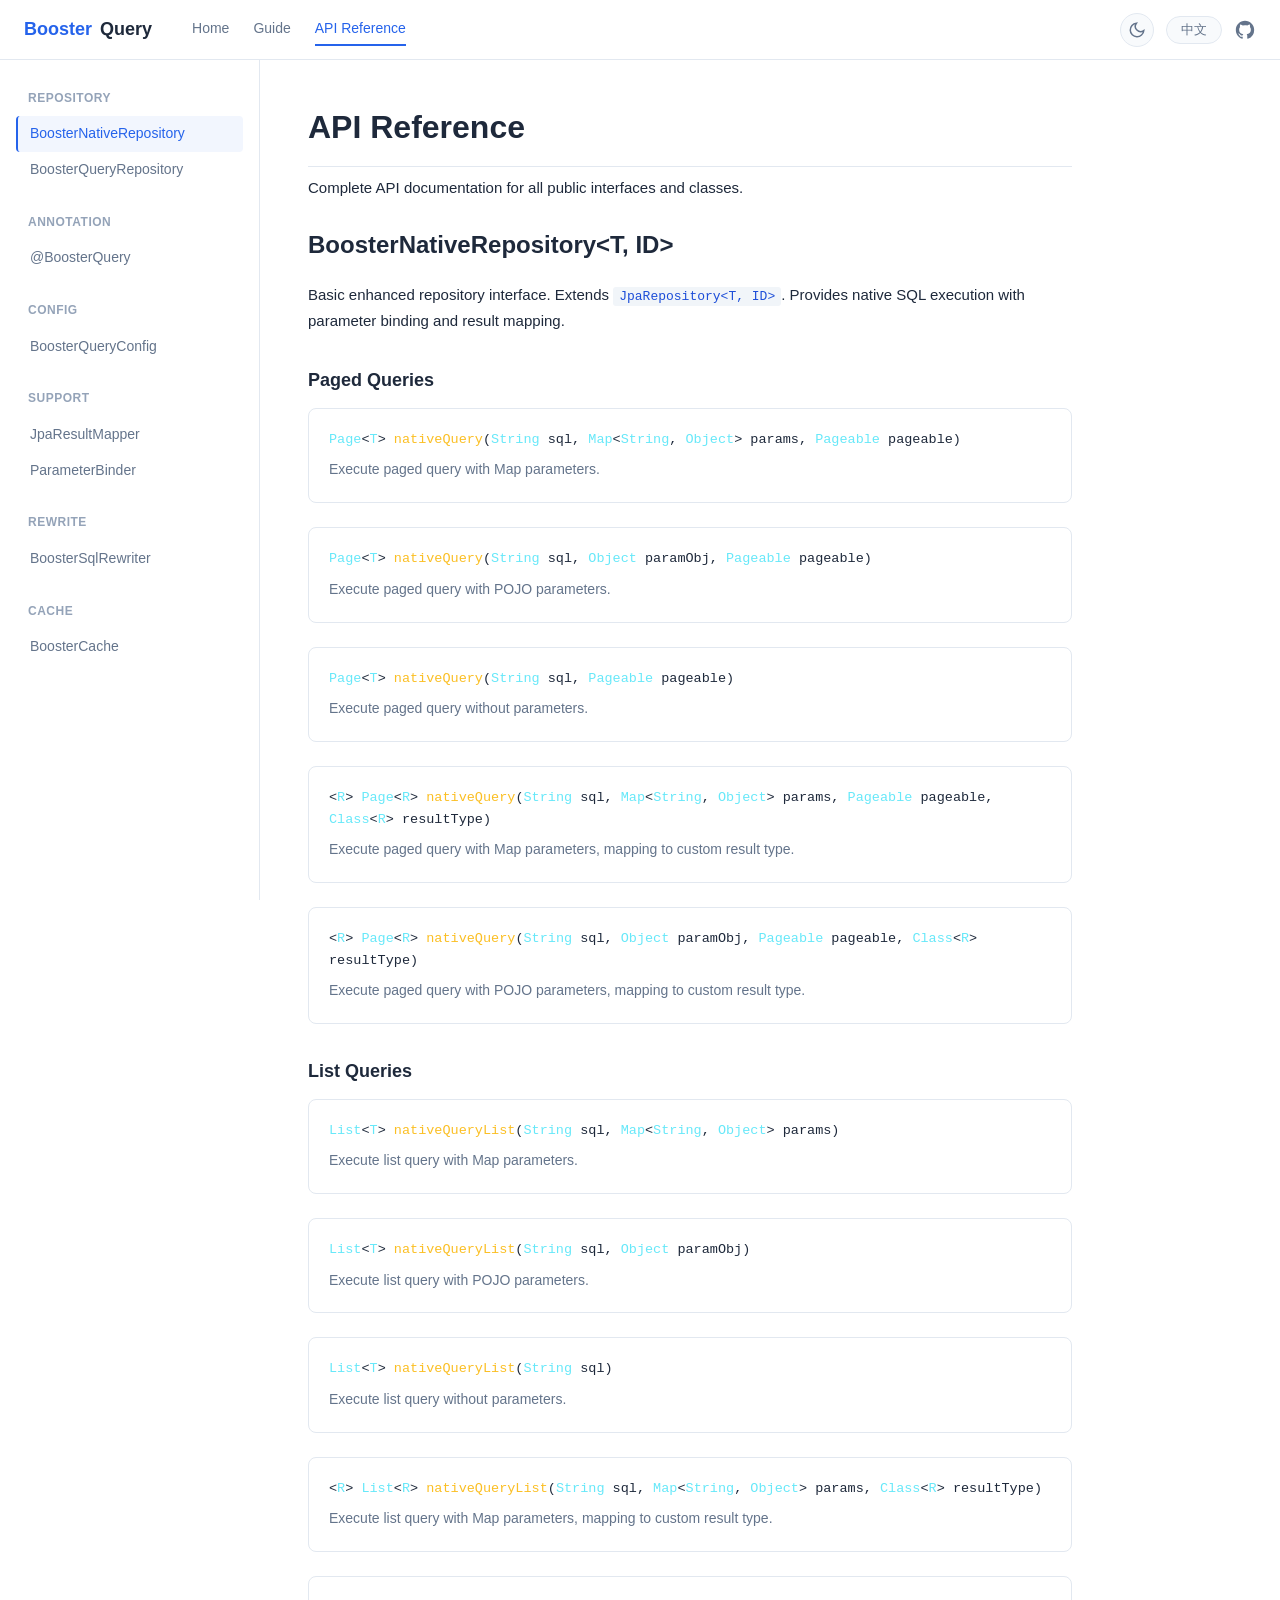
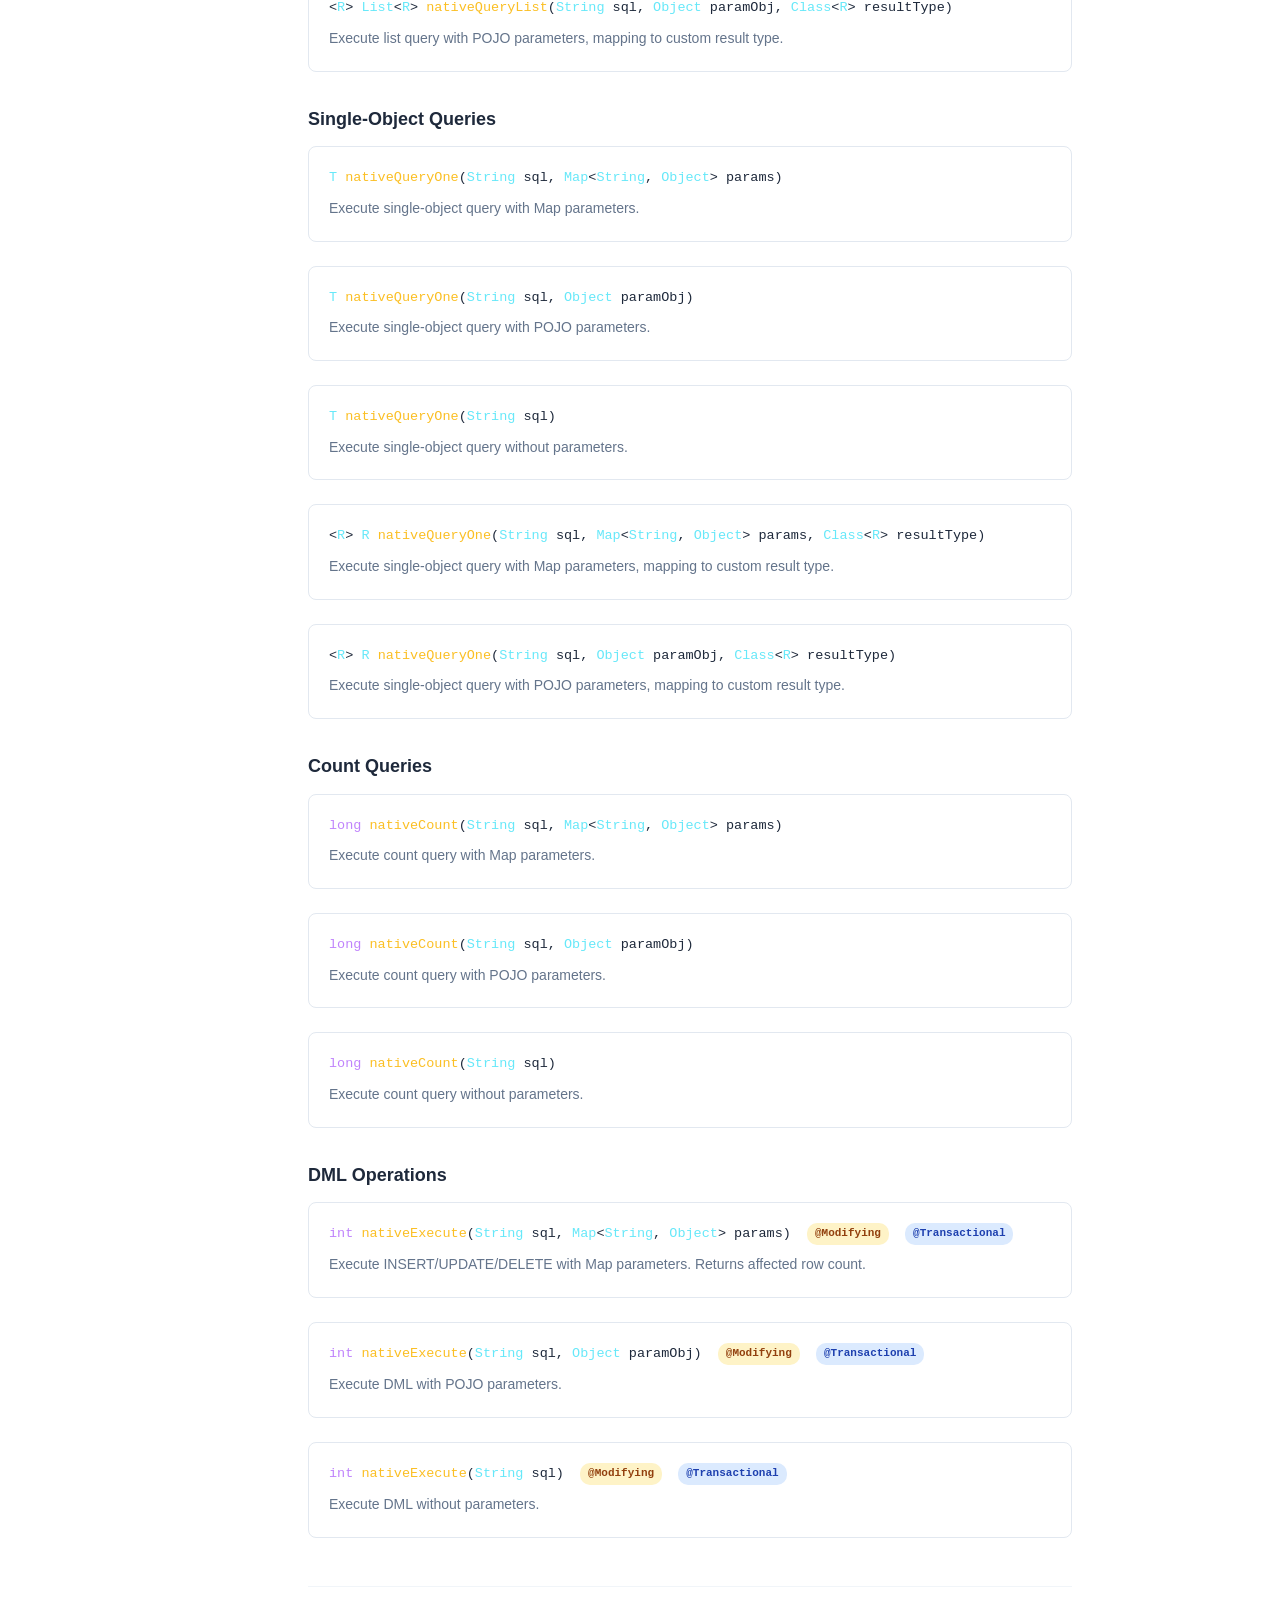
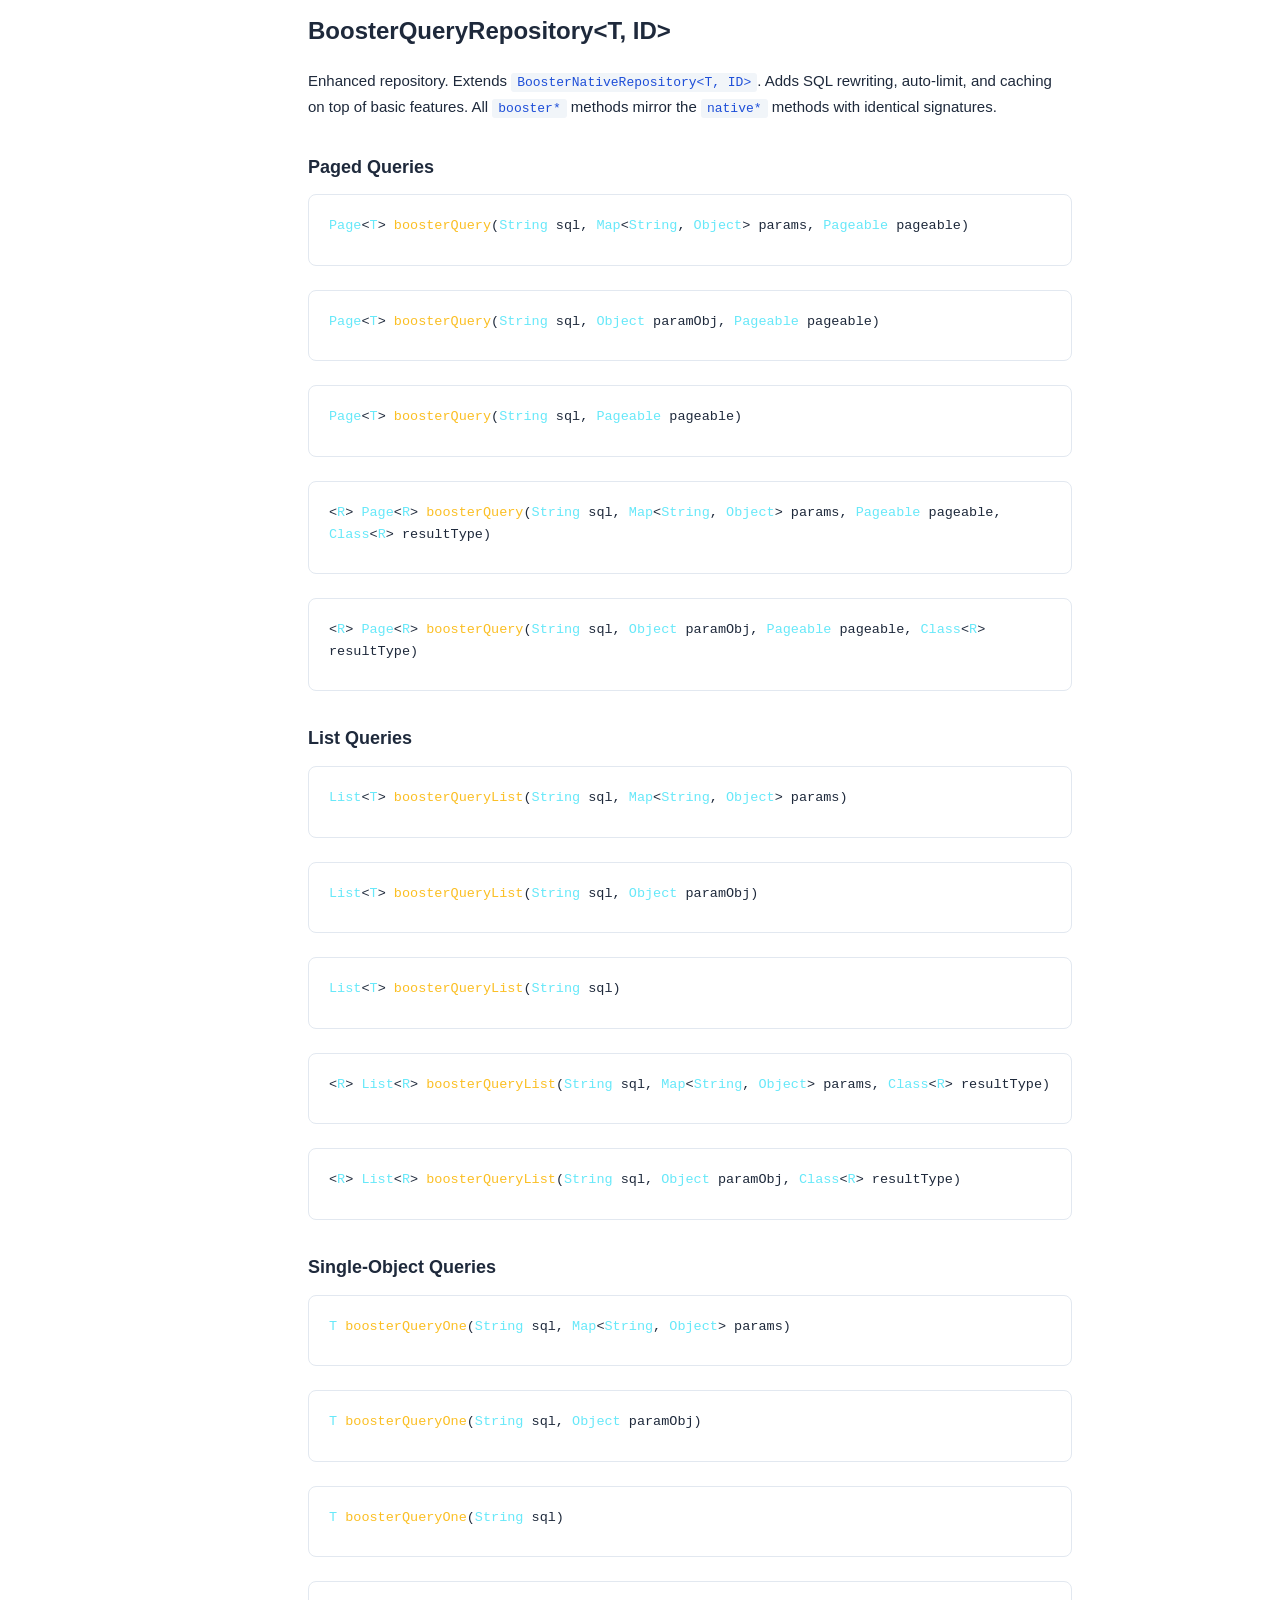
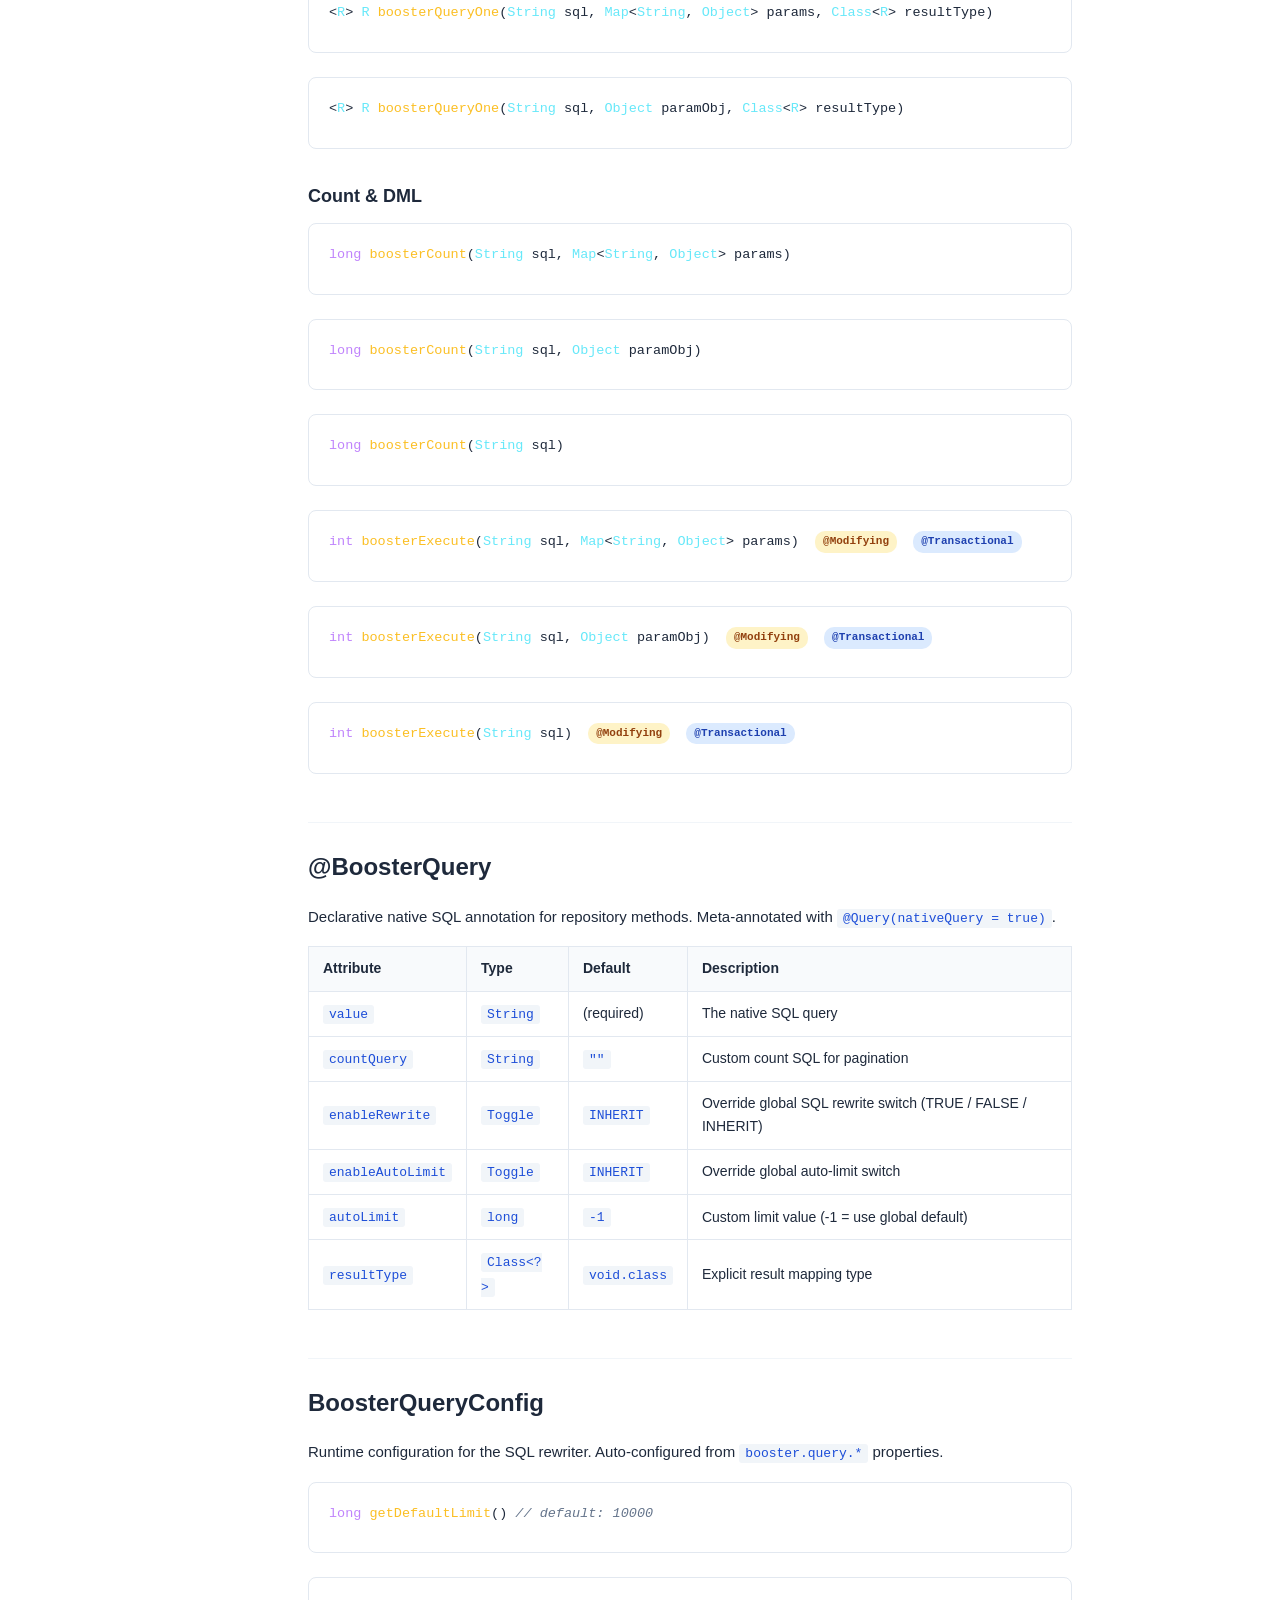
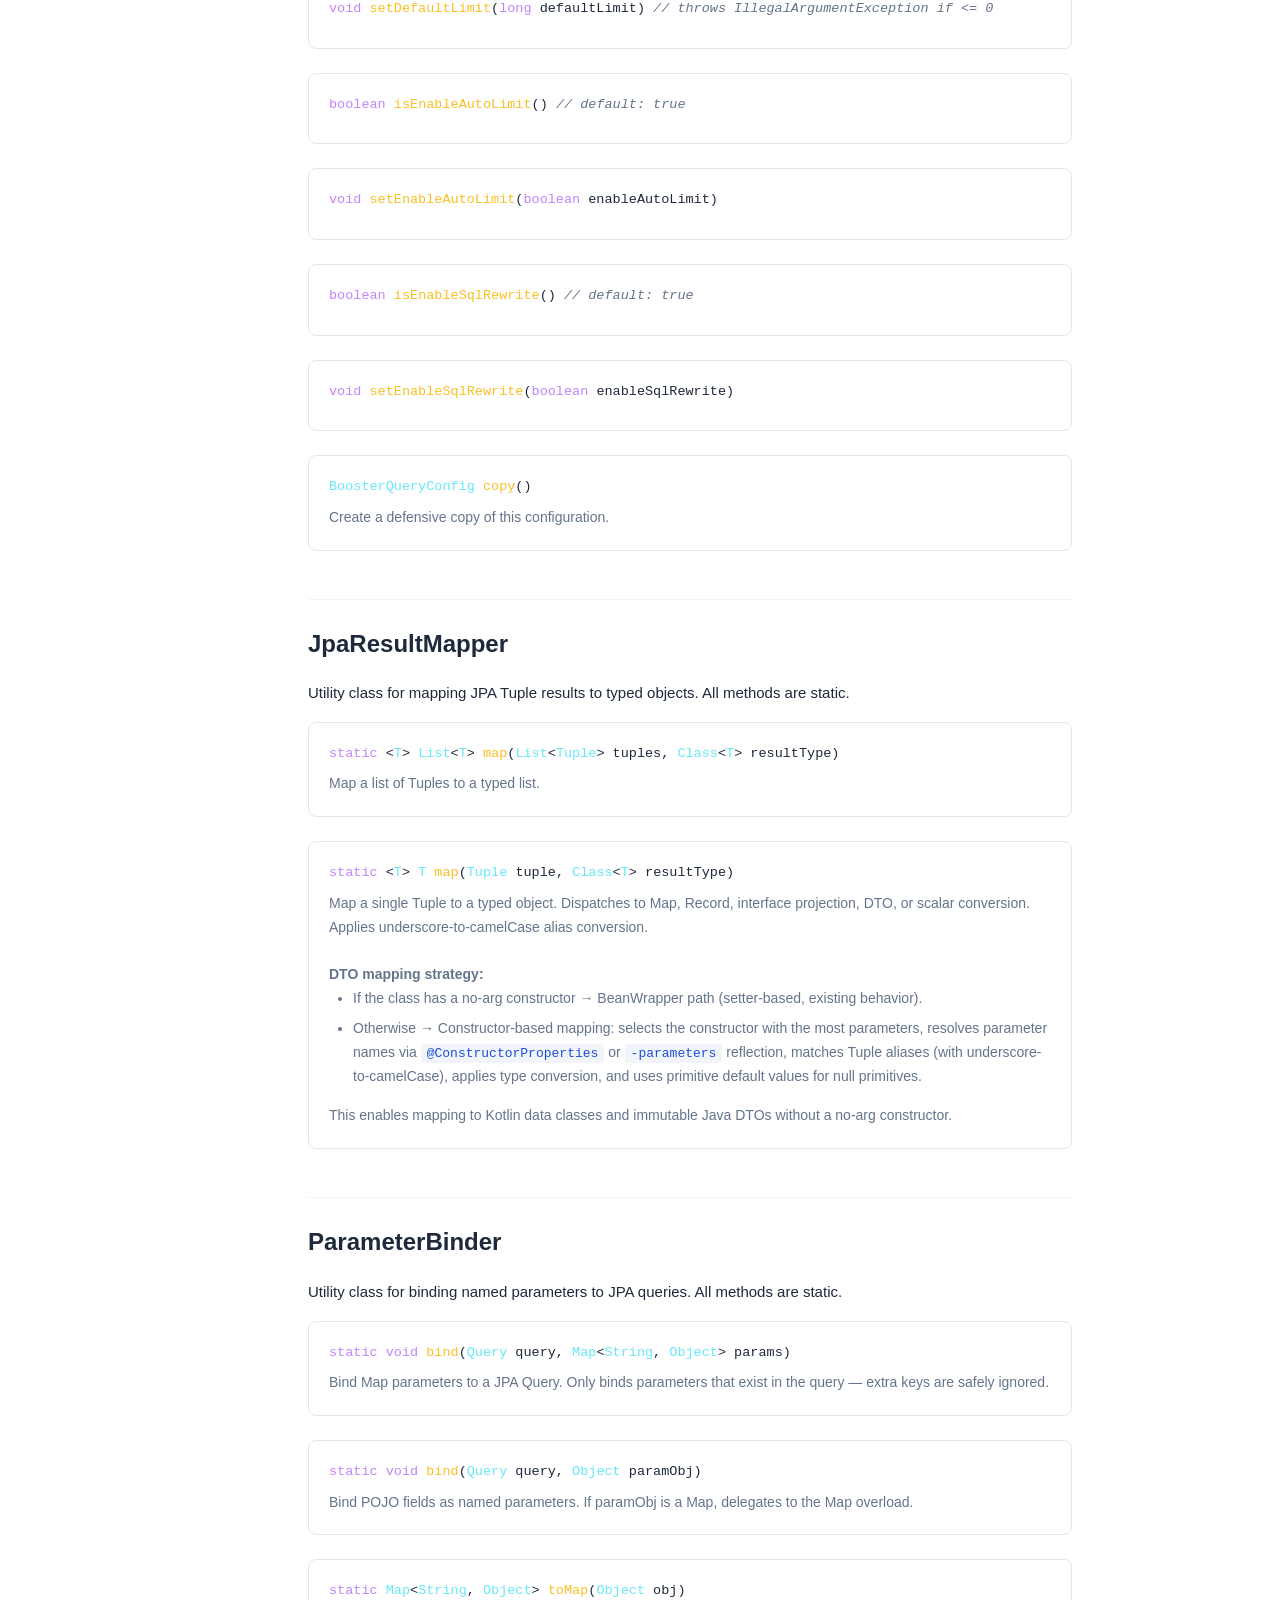
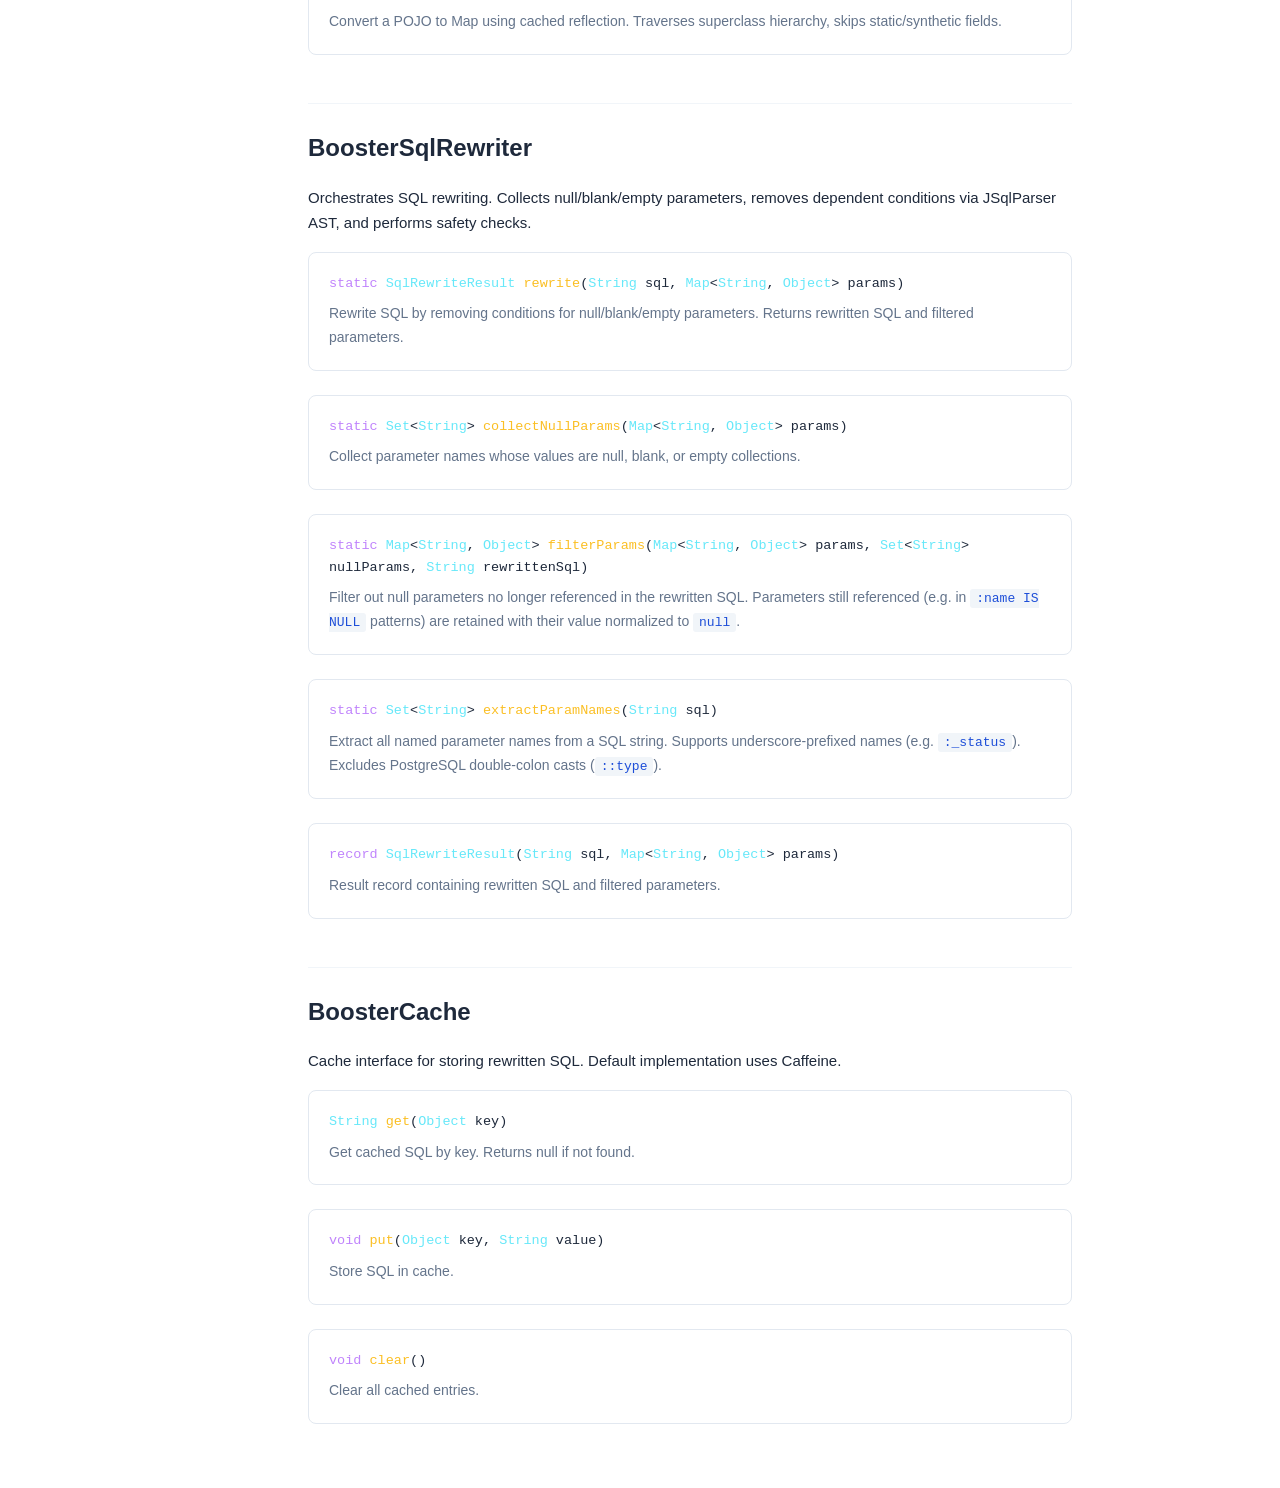
==== docs/api.html @ 0aef9a68 "feat: BoosterQuery v1.0.0 — Spring Data JPA native SQL enhancement library Co-Authored-By: Claude Op" ====
<!DOCTYPE html>
<html lang="en" data-lang="en">
<head>
  <meta charset="UTF-8">
  <meta name="viewport" content="width=device-width, initial-scale=1.0">
  <title>API Reference — BoosterQuery</title>
  <link rel="stylesheet" href="css/style.css">
</head>
<body>

<!-- Top Navigation -->
<nav class="top-nav">
  <button class="menu-toggle" aria-label="Toggle menu">
    <svg viewBox="0 0 24 24" fill="none" stroke="currentColor" stroke-width="2"><line x1="3" y1="6" x2="21" y2="6"/><line x1="3" y1="12" x2="21" y2="12"/><line x1="3" y1="18" x2="21" y2="18"/></svg>
  </button>
  <a class="nav-brand" href="index.html"><span>Booster</span>Query</a>
  <div class="nav-links">
    <a href="index.html"><span class="en">Home</span><span class="zh">首页</span></a>
    <a href="guide.html"><span class="en">Guide</span><span class="zh">指南</span></a>
    <a href="api.html" class="active"><span class="en">API Reference</span><span class="zh">API 参考</span></a>
  </div>
  <div class="nav-right">
    <button class="theme-toggle" aria-label="Toggle theme">
      <svg class="icon-moon" viewBox="0 0 24 24" fill="none" stroke="currentColor" stroke-width="2"><path d="M21 12.79A9 9 0 1111.21 3a7 7 0 009.79 9.79z"/></svg>
      <svg class="icon-sun" viewBox="0 0 24 24" fill="none" stroke="currentColor" stroke-width="2"><circle cx="12" cy="12" r="5"/><line x1="12" y1="1" x2="12" y2="3"/><line x1="12" y1="21" x2="12" y2="23"/><line x1="4.22" y1="4.22" x2="5.64" y2="5.64"/><line x1="18.36" y1="18.36" x2="19.78" y2="19.78"/><line x1="1" y1="12" x2="3" y2="12"/><line x1="21" y1="12" x2="23" y2="12"/><line x1="4.22" y1="19.78" x2="5.64" y2="18.36"/><line x1="18.36" y1="5.64" x2="19.78" y2="4.22"/></svg>
    </button>
    <button class="lang-toggle">中文</button>
    <a class="github-link" href="https://github.com/axis-iam/BoosterQuery" target="_blank" rel="noopener" aria-label="GitHub">
      <svg viewBox="0 0 24 24" fill="currentColor"><path d="M12 2C6.477 2 2 6.484 2 12.017c0 4.425 2.865 8.18 6.839 9.504.5.092.682-.217.682-.483 0-.237-.008-.868-.013-1.703-2.782.605-3.369-1.343-3.369-1.343-.454-1.158-1.11-1.466-1.11-1.466-.908-.62.069-.608.069-.608 1.003.07 1.531 1.032 1.531 1.032.892 1.53 2.341 1.088 2.91.832.092-.647.35-1.088.636-1.338-2.22-.253-4.555-1.113-4.555-4.951 0-1.093.39-1.988 1.029-2.688-.103-.253-.446-1.272.098-2.65 0 0 .84-.27 2.75 1.026A9.564 9.564 0 0112 6.844c.85.004 1.705.115 2.504.337 1.909-1.296 2.747-1.027 2.747-1.027.546 1.379.202 2.398.1 2.651.64.7 1.028 1.595 1.028 2.688 0 3.848-2.339 4.695-4.566 4.943.359.309.678.92.678 1.855 0 1.338-.012 2.419-.012 2.747 0 .268.18.58.688.482A10.019 10.019 0 0022 12.017C22 6.484 17.522 2 12 2z"/></svg>
    </a>
  </div>
</nav>

<div class="doc-layout">
<!-- Sidebar -->
<aside class="sidebar">
  <div class="sidebar-group">
    <h4>repository</h4>
    <a href="#booster-native-repository">BoosterNativeRepository</a>
    <a href="#booster-query-repository">BoosterQueryRepository</a>
  </div>
  <div class="sidebar-group">
    <h4>annotation</h4>
    <a href="#booster-query-ann">@BoosterQuery</a>
  </div>
  <div class="sidebar-group">
    <h4>config</h4>
    <a href="#booster-query-config">BoosterQueryConfig</a>
  </div>
  <div class="sidebar-group">
    <h4>support</h4>
    <a href="#jpa-result-mapper">JpaResultMapper</a>
    <a href="#parameter-binder">ParameterBinder</a>
  </div>
  <div class="sidebar-group">
    <h4>rewrite</h4>
    <a href="#booster-sql-rewriter">BoosterSqlRewriter</a>
  </div>
  <div class="sidebar-group">
    <h4>cache</h4>
    <a href="#booster-cache">BoosterCache</a>
  </div>
</aside>
<div class="sidebar-overlay"></div>

<main class="doc-content">
<h1><span class="en">API Reference</span><span class="zh">API 参考</span></h1>
<p>
  <span class="en">Complete API documentation for all public interfaces and classes.</span>
  <span class="zh">所有公共接口和类的完整 API 文档。</span>
</p>
<!-- BoosterNativeRepository -->
<h2 id="booster-native-repository">BoosterNativeRepository&lt;T, ID&gt;</h2>
<p>
  <span class="en">Basic enhanced repository interface. Extends <code>JpaRepository&lt;T, ID&gt;</code>. Provides native SQL execution with parameter binding and result mapping.</span>
  <span class="zh">基础增强仓库接口，继承 <code>JpaRepository&lt;T, ID&gt;</code>，提供原生 SQL 执行、参数绑定和结果映射。</span>
</p>

<h3><span class="en">Paged Queries</span><span class="zh">分页查询</span></h3>
<div class="api-method">
  <div class="method-sig"><span class="ty">Page</span>&lt;<span class="ty">T</span>&gt; <span class="fn">nativeQuery</span>(<span class="ty">String</span> sql, <span class="ty">Map</span>&lt;<span class="ty">String</span>, <span class="ty">Object</span>&gt; params, <span class="ty">Pageable</span> pageable)</div>
  <div class="method-desc"><span class="en">Execute paged query with Map parameters.</span><span class="zh">使用 Map 参数执行分页查询。</span></div>
</div>
<div class="api-method">
  <div class="method-sig"><span class="ty">Page</span>&lt;<span class="ty">T</span>&gt; <span class="fn">nativeQuery</span>(<span class="ty">String</span> sql, <span class="ty">Object</span> paramObj, <span class="ty">Pageable</span> pageable)</div>
  <div class="method-desc"><span class="en">Execute paged query with POJO parameters.</span><span class="zh">使用 POJO 参数执行分页查询。</span></div>
</div>
<div class="api-method">
  <div class="method-sig"><span class="ty">Page</span>&lt;<span class="ty">T</span>&gt; <span class="fn">nativeQuery</span>(<span class="ty">String</span> sql, <span class="ty">Pageable</span> pageable)</div>
  <div class="method-desc"><span class="en">Execute paged query without parameters.</span><span class="zh">无参数分页查询。</span></div>
</div>
<div class="api-method">
  <div class="method-sig">&lt;<span class="ty">R</span>&gt; <span class="ty">Page</span>&lt;<span class="ty">R</span>&gt; <span class="fn">nativeQuery</span>(<span class="ty">String</span> sql, <span class="ty">Map</span>&lt;<span class="ty">String</span>, <span class="ty">Object</span>&gt; params, <span class="ty">Pageable</span> pageable, <span class="ty">Class</span>&lt;<span class="ty">R</span>&gt; resultType)</div>
  <div class="method-desc"><span class="en">Execute paged query with Map parameters, mapping to custom result type.</span><span class="zh">使用 Map 参数执行分页查询，映射为自定义返回类型。</span></div>
</div>
<div class="api-method">
  <div class="method-sig">&lt;<span class="ty">R</span>&gt; <span class="ty">Page</span>&lt;<span class="ty">R</span>&gt; <span class="fn">nativeQuery</span>(<span class="ty">String</span> sql, <span class="ty">Object</span> paramObj, <span class="ty">Pageable</span> pageable, <span class="ty">Class</span>&lt;<span class="ty">R</span>&gt; resultType)</div>
  <div class="method-desc"><span class="en">Execute paged query with POJO parameters, mapping to custom result type.</span><span class="zh">使用 POJO 参数执行分页查询，映射为自定义返回类型。</span></div>
</div>

<h3><span class="en">List Queries</span><span class="zh">列表查询</span></h3>
<div class="api-method">
  <div class="method-sig"><span class="ty">List</span>&lt;<span class="ty">T</span>&gt; <span class="fn">nativeQueryList</span>(<span class="ty">String</span> sql, <span class="ty">Map</span>&lt;<span class="ty">String</span>, <span class="ty">Object</span>&gt; params)</div>
  <div class="method-desc"><span class="en">Execute list query with Map parameters.</span><span class="zh">使用 Map 参数执行列表查询。</span></div>
</div>
<div class="api-method">
  <div class="method-sig"><span class="ty">List</span>&lt;<span class="ty">T</span>&gt; <span class="fn">nativeQueryList</span>(<span class="ty">String</span> sql, <span class="ty">Object</span> paramObj)</div>
  <div class="method-desc"><span class="en">Execute list query with POJO parameters.</span><span class="zh">使用 POJO 参数执行列表查询。</span></div>
</div>
<div class="api-method">
  <div class="method-sig"><span class="ty">List</span>&lt;<span class="ty">T</span>&gt; <span class="fn">nativeQueryList</span>(<span class="ty">String</span> sql)</div>
  <div class="method-desc"><span class="en">Execute list query without parameters.</span><span class="zh">无参数列表查询。</span></div>
</div>
<div class="api-method">
  <div class="method-sig">&lt;<span class="ty">R</span>&gt; <span class="ty">List</span>&lt;<span class="ty">R</span>&gt; <span class="fn">nativeQueryList</span>(<span class="ty">String</span> sql, <span class="ty">Map</span>&lt;<span class="ty">String</span>, <span class="ty">Object</span>&gt; params, <span class="ty">Class</span>&lt;<span class="ty">R</span>&gt; resultType)</div>
  <div class="method-desc"><span class="en">Execute list query with Map parameters, mapping to custom result type.</span><span class="zh">使用 Map 参数执行列表查询，映射为自定义返回类型。</span></div>
</div>
<div class="api-method">
  <div class="method-sig">&lt;<span class="ty">R</span>&gt; <span class="ty">List</span>&lt;<span class="ty">R</span>&gt; <span class="fn">nativeQueryList</span>(<span class="ty">String</span> sql, <span class="ty">Object</span> paramObj, <span class="ty">Class</span>&lt;<span class="ty">R</span>&gt; resultType)</div>
  <div class="method-desc"><span class="en">Execute list query with POJO parameters, mapping to custom result type.</span><span class="zh">使用 POJO 参数执行列表查询，映射为自定义返回类型。</span></div>
</div>
<h3><span class="en">Single-Object Queries</span><span class="zh">单条查询</span></h3>
<div class="api-method">
  <div class="method-sig"><span class="ty">T</span> <span class="fn">nativeQueryOne</span>(<span class="ty">String</span> sql, <span class="ty">Map</span>&lt;<span class="ty">String</span>, <span class="ty">Object</span>&gt; params)</div>
  <div class="method-desc"><span class="en">Execute single-object query with Map parameters.</span><span class="zh">使用 Map 参数执行单条查询。</span></div>
</div>
<div class="api-method">
  <div class="method-sig"><span class="ty">T</span> <span class="fn">nativeQueryOne</span>(<span class="ty">String</span> sql, <span class="ty">Object</span> paramObj)</div>
  <div class="method-desc"><span class="en">Execute single-object query with POJO parameters.</span><span class="zh">使用 POJO 参数执行单条查询。</span></div>
</div>
<div class="api-method">
  <div class="method-sig"><span class="ty">T</span> <span class="fn">nativeQueryOne</span>(<span class="ty">String</span> sql)</div>
  <div class="method-desc"><span class="en">Execute single-object query without parameters.</span><span class="zh">无参数单条查询。</span></div>
</div>
<div class="api-method">
  <div class="method-sig">&lt;<span class="ty">R</span>&gt; <span class="ty">R</span> <span class="fn">nativeQueryOne</span>(<span class="ty">String</span> sql, <span class="ty">Map</span>&lt;<span class="ty">String</span>, <span class="ty">Object</span>&gt; params, <span class="ty">Class</span>&lt;<span class="ty">R</span>&gt; resultType)</div>
  <div class="method-desc"><span class="en">Execute single-object query with Map parameters, mapping to custom result type.</span><span class="zh">使用 Map 参数执行单条查询，映射为自定义返回类型。</span></div>
</div>
<div class="api-method">
  <div class="method-sig">&lt;<span class="ty">R</span>&gt; <span class="ty">R</span> <span class="fn">nativeQueryOne</span>(<span class="ty">String</span> sql, <span class="ty">Object</span> paramObj, <span class="ty">Class</span>&lt;<span class="ty">R</span>&gt; resultType)</div>
  <div class="method-desc"><span class="en">Execute single-object query with POJO parameters, mapping to custom result type.</span><span class="zh">使用 POJO 参数执行单条查询，映射为自定义返回类型。</span></div>
</div>

<h3><span class="en">Count Queries</span><span class="zh">计数查询</span></h3>
<div class="api-method">
  <div class="method-sig"><span class="kw">long</span> <span class="fn">nativeCount</span>(<span class="ty">String</span> sql, <span class="ty">Map</span>&lt;<span class="ty">String</span>, <span class="ty">Object</span>&gt; params)</div>
  <div class="method-desc"><span class="en">Execute count query with Map parameters.</span><span class="zh">使用 Map 参数执行计数查询。</span></div>
</div>
<div class="api-method">
  <div class="method-sig"><span class="kw">long</span> <span class="fn">nativeCount</span>(<span class="ty">String</span> sql, <span class="ty">Object</span> paramObj)</div>
  <div class="method-desc"><span class="en">Execute count query with POJO parameters.</span><span class="zh">使用 POJO 参数执行计数查询。</span></div>
</div>
<div class="api-method">
  <div class="method-sig"><span class="kw">long</span> <span class="fn">nativeCount</span>(<span class="ty">String</span> sql)</div>
  <div class="method-desc"><span class="en">Execute count query without parameters.</span><span class="zh">无参数计数查询。</span></div>
</div>

<h3><span class="en">DML Operations</span><span class="zh">DML 操作</span></h3>
<div class="api-method">
  <div class="method-sig"><span class="kw">int</span> <span class="fn">nativeExecute</span>(<span class="ty">String</span> sql, <span class="ty">Map</span>&lt;<span class="ty">String</span>, <span class="ty">Object</span>&gt; params) <span class="badge badge-mod">@Modifying</span> <span class="badge badge-tx">@Transactional</span></div>
  <div class="method-desc"><span class="en">Execute INSERT/UPDATE/DELETE with Map parameters. Returns affected row count.</span><span class="zh">使用 Map 参数执行 INSERT/UPDATE/DELETE，返回影响行数。</span></div>
</div>
<div class="api-method">
  <div class="method-sig"><span class="kw">int</span> <span class="fn">nativeExecute</span>(<span class="ty">String</span> sql, <span class="ty">Object</span> paramObj) <span class="badge badge-mod">@Modifying</span> <span class="badge badge-tx">@Transactional</span></div>
  <div class="method-desc"><span class="en">Execute DML with POJO parameters.</span><span class="zh">使用 POJO 参数执行 DML。</span></div>
</div>
<div class="api-method">
  <div class="method-sig"><span class="kw">int</span> <span class="fn">nativeExecute</span>(<span class="ty">String</span> sql) <span class="badge badge-mod">@Modifying</span> <span class="badge badge-tx">@Transactional</span></div>
  <div class="method-desc"><span class="en">Execute DML without parameters.</span><span class="zh">无参数执行 DML。</span></div>
</div>
<!-- BoosterQueryRepository -->
<h2 id="booster-query-repository">BoosterQueryRepository&lt;T, ID&gt;</h2>
<p>
  <span class="en">Enhanced repository. Extends <code>BoosterNativeRepository&lt;T, ID&gt;</code>. Adds SQL rewriting, auto-limit, and caching on top of basic features. All <code>booster*</code> methods mirror the <code>native*</code> methods with identical signatures.</span>
  <span class="zh">增强仓库，继承 <code>BoosterNativeRepository&lt;T, ID&gt;</code>。在基础特性之上增加 SQL 改写、自动限制和缓存。所有 <code>booster*</code> 方法与 <code>native*</code> 方法签名一致。</span>
</p>

<h3><span class="en">Paged Queries</span><span class="zh">分页查询</span></h3>
<div class="api-method">
  <div class="method-sig"><span class="ty">Page</span>&lt;<span class="ty">T</span>&gt; <span class="fn">boosterQuery</span>(<span class="ty">String</span> sql, <span class="ty">Map</span>&lt;<span class="ty">String</span>, <span class="ty">Object</span>&gt; params, <span class="ty">Pageable</span> pageable)</div>
</div>
<div class="api-method">
  <div class="method-sig"><span class="ty">Page</span>&lt;<span class="ty">T</span>&gt; <span class="fn">boosterQuery</span>(<span class="ty">String</span> sql, <span class="ty">Object</span> paramObj, <span class="ty">Pageable</span> pageable)</div>
</div>
<div class="api-method">
  <div class="method-sig"><span class="ty">Page</span>&lt;<span class="ty">T</span>&gt; <span class="fn">boosterQuery</span>(<span class="ty">String</span> sql, <span class="ty">Pageable</span> pageable)</div>
</div>
<div class="api-method">
  <div class="method-sig">&lt;<span class="ty">R</span>&gt; <span class="ty">Page</span>&lt;<span class="ty">R</span>&gt; <span class="fn">boosterQuery</span>(<span class="ty">String</span> sql, <span class="ty">Map</span>&lt;<span class="ty">String</span>, <span class="ty">Object</span>&gt; params, <span class="ty">Pageable</span> pageable, <span class="ty">Class</span>&lt;<span class="ty">R</span>&gt; resultType)</div>
</div>
<div class="api-method">
  <div class="method-sig">&lt;<span class="ty">R</span>&gt; <span class="ty">Page</span>&lt;<span class="ty">R</span>&gt; <span class="fn">boosterQuery</span>(<span class="ty">String</span> sql, <span class="ty">Object</span> paramObj, <span class="ty">Pageable</span> pageable, <span class="ty">Class</span>&lt;<span class="ty">R</span>&gt; resultType)</div>
</div>

<h3><span class="en">List Queries</span><span class="zh">列表查询</span></h3>
<div class="api-method">
  <div class="method-sig"><span class="ty">List</span>&lt;<span class="ty">T</span>&gt; <span class="fn">boosterQueryList</span>(<span class="ty">String</span> sql, <span class="ty">Map</span>&lt;<span class="ty">String</span>, <span class="ty">Object</span>&gt; params)</div>
</div>
<div class="api-method">
  <div class="method-sig"><span class="ty">List</span>&lt;<span class="ty">T</span>&gt; <span class="fn">boosterQueryList</span>(<span class="ty">String</span> sql, <span class="ty">Object</span> paramObj)</div>
</div>
<div class="api-method">
  <div class="method-sig"><span class="ty">List</span>&lt;<span class="ty">T</span>&gt; <span class="fn">boosterQueryList</span>(<span class="ty">String</span> sql)</div>
</div>
<div class="api-method">
  <div class="method-sig">&lt;<span class="ty">R</span>&gt; <span class="ty">List</span>&lt;<span class="ty">R</span>&gt; <span class="fn">boosterQueryList</span>(<span class="ty">String</span> sql, <span class="ty">Map</span>&lt;<span class="ty">String</span>, <span class="ty">Object</span>&gt; params, <span class="ty">Class</span>&lt;<span class="ty">R</span>&gt; resultType)</div>
</div>
<div class="api-method">
  <div class="method-sig">&lt;<span class="ty">R</span>&gt; <span class="ty">List</span>&lt;<span class="ty">R</span>&gt; <span class="fn">boosterQueryList</span>(<span class="ty">String</span> sql, <span class="ty">Object</span> paramObj, <span class="ty">Class</span>&lt;<span class="ty">R</span>&gt; resultType)</div>
</div>

<h3><span class="en">Single-Object Queries</span><span class="zh">单条查询</span></h3>
<div class="api-method">
  <div class="method-sig"><span class="ty">T</span> <span class="fn">boosterQueryOne</span>(<span class="ty">String</span> sql, <span class="ty">Map</span>&lt;<span class="ty">String</span>, <span class="ty">Object</span>&gt; params)</div>
</div>
<div class="api-method">
  <div class="method-sig"><span class="ty">T</span> <span class="fn">boosterQueryOne</span>(<span class="ty">String</span> sql, <span class="ty">Object</span> paramObj)</div>
</div>
<div class="api-method">
  <div class="method-sig"><span class="ty">T</span> <span class="fn">boosterQueryOne</span>(<span class="ty">String</span> sql)</div>
</div>
<div class="api-method">
  <div class="method-sig">&lt;<span class="ty">R</span>&gt; <span class="ty">R</span> <span class="fn">boosterQueryOne</span>(<span class="ty">String</span> sql, <span class="ty">Map</span>&lt;<span class="ty">String</span>, <span class="ty">Object</span>&gt; params, <span class="ty">Class</span>&lt;<span class="ty">R</span>&gt; resultType)</div>
</div>
<div class="api-method">
  <div class="method-sig">&lt;<span class="ty">R</span>&gt; <span class="ty">R</span> <span class="fn">boosterQueryOne</span>(<span class="ty">String</span> sql, <span class="ty">Object</span> paramObj, <span class="ty">Class</span>&lt;<span class="ty">R</span>&gt; resultType)</div>
</div>

<h3><span class="en">Count &amp; DML</span><span class="zh">计数与 DML</span></h3>
<div class="api-method">
  <div class="method-sig"><span class="kw">long</span> <span class="fn">boosterCount</span>(<span class="ty">String</span> sql, <span class="ty">Map</span>&lt;<span class="ty">String</span>, <span class="ty">Object</span>&gt; params)</div>
</div>
<div class="api-method">
  <div class="method-sig"><span class="kw">long</span> <span class="fn">boosterCount</span>(<span class="ty">String</span> sql, <span class="ty">Object</span> paramObj)</div>
</div>
<div class="api-method">
  <div class="method-sig"><span class="kw">long</span> <span class="fn">boosterCount</span>(<span class="ty">String</span> sql)</div>
</div>
<div class="api-method">
  <div class="method-sig"><span class="kw">int</span> <span class="fn">boosterExecute</span>(<span class="ty">String</span> sql, <span class="ty">Map</span>&lt;<span class="ty">String</span>, <span class="ty">Object</span>&gt; params) <span class="badge badge-mod">@Modifying</span> <span class="badge badge-tx">@Transactional</span></div>
</div>
<div class="api-method">
  <div class="method-sig"><span class="kw">int</span> <span class="fn">boosterExecute</span>(<span class="ty">String</span> sql, <span class="ty">Object</span> paramObj) <span class="badge badge-mod">@Modifying</span> <span class="badge badge-tx">@Transactional</span></div>
</div>
<div class="api-method">
  <div class="method-sig"><span class="kw">int</span> <span class="fn">boosterExecute</span>(<span class="ty">String</span> sql) <span class="badge badge-mod">@Modifying</span> <span class="badge badge-tx">@Transactional</span></div>
</div>
<!-- @BoosterQuery Annotation -->
<h2 id="booster-query-ann">@BoosterQuery</h2>
<p>
  <span class="en">Declarative native SQL annotation for repository methods. Meta-annotated with <code>@Query(nativeQuery = true)</code>.</span>
  <span class="zh">Repository 方法上的声明式原生 SQL 注解，元注解包含 <code>@Query(nativeQuery = true)</code>。</span>
</p>
<table>
  <thead>
    <tr>
      <th><span class="en">Attribute</span><span class="zh">属性</span></th>
      <th><span class="en">Type</span><span class="zh">类型</span></th>
      <th><span class="en">Default</span><span class="zh">默认值</span></th>
      <th><span class="en">Description</span><span class="zh">说明</span></th>
    </tr>
  </thead>
  <tbody>
    <tr>
      <td><code>value</code></td>
      <td><code>String</code></td>
      <td><span class="en">(required)</span><span class="zh">（必填）</span></td>
      <td><span class="en">The native SQL query</span><span class="zh">原生 SQL 查询语句</span></td>
    </tr>
    <tr>
      <td><code>countQuery</code></td>
      <td><code>String</code></td>
      <td><code>""</code></td>
      <td><span class="en">Custom count SQL for pagination</span><span class="zh">分页用的自定义计数 SQL</span></td>
    </tr>
    <tr>
      <td><code>enableRewrite</code></td>
      <td><code>Toggle</code></td>
      <td><code>INHERIT</code></td>
      <td><span class="en">Override global SQL rewrite switch (TRUE / FALSE / INHERIT)</span><span class="zh">覆盖全局 SQL 改写开关</span></td>
    </tr>
    <tr>
      <td><code>enableAutoLimit</code></td>
      <td><code>Toggle</code></td>
      <td><code>INHERIT</code></td>
      <td><span class="en">Override global auto-limit switch</span><span class="zh">覆盖全局自动限制开关</span></td>
    </tr>
    <tr>
      <td><code>autoLimit</code></td>
      <td><code>long</code></td>
      <td><code>-1</code></td>
      <td><span class="en">Custom limit value (-1 = use global default)</span><span class="zh">自定义限制值（-1 表示使用全局默认）</span></td>
    </tr>
    <tr>
      <td><code>resultType</code></td>
      <td><code>Class&lt;?&gt;</code></td>
      <td><code>void.class</code></td>
      <td><span class="en">Explicit result mapping type</span><span class="zh">显式指定结果映射类型</span></td>
    </tr>
  </tbody>
</table>

<!-- BoosterQueryConfig -->
<h2 id="booster-query-config">BoosterQueryConfig</h2>
<p>
  <span class="en">Runtime configuration for the SQL rewriter. Auto-configured from <code>booster.query.*</code> properties.</span>
  <span class="zh">SQL 改写器的运行时配置，从 <code>booster.query.*</code> 属性自动配置。</span>
</p>
<div class="api-method">
  <div class="method-sig"><span class="kw">long</span> <span class="fn">getDefaultLimit</span>() <span class="cm">// default: 10000</span></div>
</div>
<div class="api-method">
  <div class="method-sig"><span class="kw">void</span> <span class="fn">setDefaultLimit</span>(<span class="kw">long</span> defaultLimit) <span class="cm">// throws IllegalArgumentException if &lt;= 0</span></div>
</div>
<div class="api-method">
  <div class="method-sig"><span class="kw">boolean</span> <span class="fn">isEnableAutoLimit</span>() <span class="cm">// default: true</span></div>
</div>
<div class="api-method">
  <div class="method-sig"><span class="kw">void</span> <span class="fn">setEnableAutoLimit</span>(<span class="kw">boolean</span> enableAutoLimit)</div>
</div>
<div class="api-method">
  <div class="method-sig"><span class="kw">boolean</span> <span class="fn">isEnableSqlRewrite</span>() <span class="cm">// default: true</span></div>
</div>
<div class="api-method">
  <div class="method-sig"><span class="kw">void</span> <span class="fn">setEnableSqlRewrite</span>(<span class="kw">boolean</span> enableSqlRewrite)</div>
</div>
<div class="api-method">
  <div class="method-sig"><span class="ty">BoosterQueryConfig</span> <span class="fn">copy</span>()</div>
  <div class="method-desc"><span class="en">Create a defensive copy of this configuration.</span><span class="zh">创建此配置的防御性副本。</span></div>
</div>
<!-- JpaResultMapper -->
<h2 id="jpa-result-mapper">JpaResultMapper</h2>
<p>
  <span class="en">Utility class for mapping JPA Tuple results to typed objects. All methods are static.</span>
  <span class="zh">将 JPA Tuple 结果映射为类型化对象的工具类，所有方法均为静态方法。</span>
</p>
<div class="api-method">
  <div class="method-sig"><span class="kw">static</span> &lt;<span class="ty">T</span>&gt; <span class="ty">List</span>&lt;<span class="ty">T</span>&gt; <span class="fn">map</span>(<span class="ty">List</span>&lt;<span class="ty">Tuple</span>&gt; tuples, <span class="ty">Class</span>&lt;<span class="ty">T</span>&gt; resultType)</div>
  <div class="method-desc"><span class="en">Map a list of Tuples to a typed list.</span><span class="zh">将 Tuple 列表映射为类型化列表。</span></div>
</div>
<div class="api-method">
  <div class="method-sig"><span class="kw">static</span> &lt;<span class="ty">T</span>&gt; <span class="ty">T</span> <span class="fn">map</span>(<span class="ty">Tuple</span> tuple, <span class="ty">Class</span>&lt;<span class="ty">T</span>&gt; resultType)</div>
  <div class="method-desc">
    <span class="en">Map a single Tuple to a typed object. Dispatches to Map, Record, interface projection, DTO, or scalar conversion. Applies underscore-to-camelCase alias conversion.
      <br><br><b>DTO mapping strategy:</b>
      <ul>
        <li>If the class has a no-arg constructor → BeanWrapper path (setter-based, existing behavior).</li>
        <li>Otherwise → Constructor-based mapping: selects the constructor with the most parameters, resolves parameter names via <code>@ConstructorProperties</code> or <code>-parameters</code> reflection, matches Tuple aliases (with underscore-to-camelCase), applies type conversion, and uses primitive default values for null primitives.</li>
      </ul>
      This enables mapping to Kotlin data classes and immutable Java DTOs without a no-arg constructor.
    </span>
    <span class="zh">将单个 Tuple 映射为类型化对象。分发到 Map、Record、接口投影、DTO 或标量转换。自动应用下划线转驼峰别名转换。
      <br><br><b>DTO 映射策略：</b>
      <ul>
        <li>有无参构造器 → BeanWrapper 路径（基于 setter，现有行为）。</li>
        <li>无无参构造器 → 构造器推断映射：选择参数最多的构造器，通过 <code>@ConstructorProperties</code> 或 <code>-parameters</code> 反射解析参数名，匹配 Tuple 别名（含下划线转驼峰），自动类型转换，基本类型 null 安全。</li>
      </ul>
      支持 Kotlin data class 和无无参构造器的不可变 Java DTO 映射。
    </span>
  </div>
</div>

<!-- ParameterBinder -->
<h2 id="parameter-binder">ParameterBinder</h2>
<p>
  <span class="en">Utility class for binding named parameters to JPA queries. All methods are static.</span>
  <span class="zh">将命名参数绑定到 JPA 查询的工具类，所有方法均为静态方法。</span>
</p>
<div class="api-method">
  <div class="method-sig"><span class="kw">static void</span> <span class="fn">bind</span>(<span class="ty">Query</span> query, <span class="ty">Map</span>&lt;<span class="ty">String</span>, <span class="ty">Object</span>&gt; params)</div>
  <div class="method-desc"><span class="en">Bind Map parameters to a JPA Query. Only binds parameters that exist in the query — extra keys are safely ignored.</span><span class="zh">将 Map 参数绑定到 JPA Query。仅绑定查询中存在的参数，多余的键会被安全忽略。</span></div>
</div>
<div class="api-method">
  <div class="method-sig"><span class="kw">static void</span> <span class="fn">bind</span>(<span class="ty">Query</span> query, <span class="ty">Object</span> paramObj)</div>
  <div class="method-desc"><span class="en">Bind POJO fields as named parameters. If paramObj is a Map, delegates to the Map overload.</span><span class="zh">将 POJO 字段作为命名参数绑定。如果 paramObj 是 Map，则委托给 Map 重载。</span></div>
</div>
<div class="api-method">
  <div class="method-sig"><span class="kw">static</span> <span class="ty">Map</span>&lt;<span class="ty">String</span>, <span class="ty">Object</span>&gt; <span class="fn">toMap</span>(<span class="ty">Object</span> obj)</div>
  <div class="method-desc"><span class="en">Convert a POJO to Map using cached reflection. Traverses superclass hierarchy, skips static/synthetic fields.</span><span class="zh">使用缓存反射将 POJO 转换为 Map。遍历父类层级，跳过 static/synthetic 字段。</span></div>
</div>

<!-- BoosterSqlRewriter -->
<h2 id="booster-sql-rewriter">BoosterSqlRewriter</h2>
<p>
  <span class="en">Orchestrates SQL rewriting. Collects null/blank/empty parameters, removes dependent conditions via JSqlParser AST, and performs safety checks.</span>
  <span class="zh">编排 SQL 改写流程。收集 null/空白/空集合参数，通过 JSqlParser AST 移除依赖条件，并执行安全检查。</span>
</p>
<div class="api-method">
  <div class="method-sig"><span class="kw">static</span> <span class="ty">SqlRewriteResult</span> <span class="fn">rewrite</span>(<span class="ty">String</span> sql, <span class="ty">Map</span>&lt;<span class="ty">String</span>, <span class="ty">Object</span>&gt; params)</div>
  <div class="method-desc"><span class="en">Rewrite SQL by removing conditions for null/blank/empty parameters. Returns rewritten SQL and filtered parameters.</span><span class="zh">通过移除 null/空白/空集合参数的条件来改写 SQL。返回改写后的 SQL 和过滤后的参数。</span></div>
</div>
<div class="api-method">
  <div class="method-sig"><span class="kw">static</span> <span class="ty">Set</span>&lt;<span class="ty">String</span>&gt; <span class="fn">collectNullParams</span>(<span class="ty">Map</span>&lt;<span class="ty">String</span>, <span class="ty">Object</span>&gt; params)</div>
  <div class="method-desc"><span class="en">Collect parameter names whose values are null, blank, or empty collections.</span><span class="zh">收集值为 null、空白或空集合的参数名。</span></div>
</div>
<div class="api-method">
  <div class="method-sig"><span class="kw">static</span> <span class="ty">Map</span>&lt;<span class="ty">String</span>, <span class="ty">Object</span>&gt; <span class="fn">filterParams</span>(<span class="ty">Map</span>&lt;<span class="ty">String</span>, <span class="ty">Object</span>&gt; params, <span class="ty">Set</span>&lt;<span class="ty">String</span>&gt; nullParams, <span class="ty">String</span> rewrittenSql)</div>
  <div class="method-desc">
    <span class="en">Filter out null parameters no longer referenced in the rewritten SQL. Parameters still referenced (e.g. in <code>:name IS NULL</code> patterns) are retained with their value normalized to <code>null</code>.</span>
    <span class="zh">过滤掉重写后 SQL 中不再引用的空参数。仍被引用的参数（如 <code>:name IS NULL</code> 模式）保留，值归一化为 <code>null</code>。</span>
  </div>
</div>
<div class="api-method">
  <div class="method-sig"><span class="kw">static</span> <span class="ty">Set</span>&lt;<span class="ty">String</span>&gt; <span class="fn">extractParamNames</span>(<span class="ty">String</span> sql)</div>
  <div class="method-desc">
    <span class="en">Extract all named parameter names from a SQL string. Supports underscore-prefixed names (e.g. <code>:_status</code>). Excludes PostgreSQL double-colon casts (<code>::type</code>).</span>
    <span class="zh">从 SQL 字符串中提取所有命名参数名称。支持下划线开头的参数名（如 <code>:_status</code>），排除 PostgreSQL 双冒号类型转换（<code>::type</code>）。</span>
  </div>
</div>
<div class="api-method">
  <div class="method-sig"><span class="kw">record</span> <span class="ty">SqlRewriteResult</span>(<span class="ty">String</span> sql, <span class="ty">Map</span>&lt;<span class="ty">String</span>, <span class="ty">Object</span>&gt; params)</div>
  <div class="method-desc"><span class="en">Result record containing rewritten SQL and filtered parameters.</span><span class="zh">包含改写后 SQL 和过滤后参数的结果记录。</span></div>
</div>

<!-- BoosterCache -->
<h2 id="booster-cache">BoosterCache</h2>
<p>
  <span class="en">Cache interface for storing rewritten SQL. Default implementation uses Caffeine.</span>
  <span class="zh">存储改写后 SQL 的缓存接口，默认实现使用 Caffeine。</span>
</p>
<div class="api-method">
  <div class="method-sig"><span class="ty">String</span> <span class="fn">get</span>(<span class="ty">Object</span> key)</div>
  <div class="method-desc"><span class="en">Get cached SQL by key. Returns null if not found.</span><span class="zh">根据 key 获取缓存的 SQL，未找到返回 null。</span></div>
</div>
<div class="api-method">
  <div class="method-sig"><span class="kw">void</span> <span class="fn">put</span>(<span class="ty">Object</span> key, <span class="ty">String</span> value)</div>
  <div class="method-desc"><span class="en">Store SQL in cache.</span><span class="zh">将 SQL 存入缓存。</span></div>
</div>
<div class="api-method">
  <div class="method-sig"><span class="kw">void</span> <span class="fn">clear</span>()</div>
  <div class="method-desc"><span class="en">Clear all cached entries.</span><span class="zh">清除所有缓存条目。</span></div>
</div>
</main>
</div>
<script src="js/main.js"></script>
</body>
</html>
---- docs/css/style.css ----
/* ===== CSS Variables / Theme ===== */
:root {
  --c-brand: #2563eb;
  --c-brand-light: #3b82f6;
  --c-brand-dark: #1d4ed8;
  --c-bg: #ffffff;
  --c-bg-soft: #f8fafc;
  --c-bg-code: #f1f5f9;
  --c-text: #1e293b;
  --c-text-light: #64748b;
  --c-text-lighter: #94a3b8;
  --c-border: #e2e8f0;
  --c-border-light: #f1f5f9;
  --c-tip: #10b981;
  --c-warning: #f59e0b;
  --c-danger: #ef4444;
  --sidebar-w: 260px;
  --nav-h: 60px;
  --font-mono: 'SFMono-Regular', Consolas, 'Liberation Mono', Menlo, monospace;
  --font-sans: -apple-system, BlinkMacSystemFont, 'Segoe UI', Roboto, Oxygen, Ubuntu, sans-serif;
  --shadow-sm: 0 1px 2px rgba(0,0,0,.05);
  --shadow-md: 0 4px 6px -1px rgba(0,0,0,.07), 0 2px 4px -2px rgba(0,0,0,.05);
  --shadow-lg: 0 10px 15px -3px rgba(0,0,0,.08), 0 4px 6px -4px rgba(0,0,0,.04);
  --radius: 8px;
  --radius-sm: 4px;
}

/* ===== Dark Theme ===== */
[data-theme="dark"] {
  --c-brand: #60a5fa;
  --c-brand-light: #93bbfd;
  --c-brand-dark: #3b82f6;
  --c-bg: #0f172a;
  --c-bg-soft: #1e293b;
  --c-bg-code: #1e293b;
  --c-text: #e2e8f0;
  --c-text-light: #94a3b8;
  --c-text-lighter: #64748b;
  --c-border: #334155;
  --c-border-light: #1e293b;
  --shadow-sm: 0 1px 2px rgba(0,0,0,.3);
  --shadow-md: 0 4px 6px -1px rgba(0,0,0,.4), 0 2px 4px -2px rgba(0,0,0,.3);
  --shadow-lg: 0 10px 15px -3px rgba(0,0,0,.5), 0 4px 6px -4px rgba(0,0,0,.4);
}
[data-theme="dark"] .top-nav { background: rgba(15,23,42,.85); }
[data-theme="dark"] .hero { background: linear-gradient(135deg, #0f172a 0%, #1e293b 50%, #0f172a 100%); }
[data-theme="dark"] .hero::before { background: radial-gradient(circle, rgba(96,165,250,.08) 0%, transparent 70%); }
[data-theme="dark"] pre { background: #0d1117; color: #e2e8f0; }
[data-theme="dark"] .tab-btn.active { background: #0d1117; color: #e2e8f0; border-color: #0d1117; }
[data-theme="dark"] .tab-content pre { background: #0d1117; }
[data-theme="dark"] :not(pre) > code { background: #1e293b; color: #93bbfd; }
[data-theme="dark"] .doc-content .tip { background: rgba(16,185,129,.1); }
[data-theme="dark"] .doc-content .warning { background: rgba(245,158,11,.1); }
[data-theme="dark"] .badge-mod { background: rgba(254,243,199,.15); color: #fbbf24; }
[data-theme="dark"] .badge-tx { background: rgba(219,234,254,.15); color: #93bbfd; }
[data-theme="dark"] .sidebar-overlay { background: rgba(0,0,0,.6); }

/* ===== Theme Toggle Button ===== */
.theme-toggle {
  background: var(--c-bg-soft); border: 1px solid var(--c-border); border-radius: 50%;
  width: 34px; height: 34px; display: flex; align-items: center; justify-content: center;
  cursor: pointer; color: var(--c-text-light); transition: all .2s; padding: 0;
}
.theme-toggle:hover { border-color: var(--c-brand); color: var(--c-brand); }
.theme-toggle svg { width: 18px; height: 18px; }
.theme-toggle .icon-moon { display: block; }
.theme-toggle .icon-sun { display: none; }
[data-theme="dark"] .theme-toggle .icon-moon { display: none; }
[data-theme="dark"] .theme-toggle .icon-sun { display: block; }

/* ===== Reset ===== */
*, *::before, *::after { box-sizing: border-box; margin: 0; padding: 0; }
html { scroll-behavior: smooth; -webkit-text-size-adjust: 100%; }
body {
  font-family: var(--font-sans);
  color: var(--c-text);
  background: var(--c-bg);
  line-height: 1.7;
  font-size: 15px;
  -webkit-font-smoothing: antialiased;
}
a { color: var(--c-brand); text-decoration: none; transition: color .2s; }
a:hover { color: var(--c-brand-dark); }
img { max-width: 100%; }
/* ===== Top Navigation ===== */
.top-nav {
  position: fixed; top: 0; left: 0; right: 0; z-index: 100;
  height: var(--nav-h); background: rgba(255,255,255,.85);
  backdrop-filter: blur(12px); border-bottom: 1px solid var(--c-border);
  display: flex; align-items: center; padding: 0 24px;
}
.nav-brand { font-weight: 700; font-size: 18px; color: var(--c-text); display: flex; align-items: center; gap: 8px; }
.nav-brand span { color: var(--c-brand); }
.nav-links { display: flex; gap: 24px; margin-left: 40px; }
.nav-links a { color: var(--c-text-light); font-size: 14px; font-weight: 500; padding: 4px 0; border-bottom: 2px solid transparent; transition: all .2s; }
.nav-links a:hover, .nav-links a.active { color: var(--c-brand); border-bottom-color: var(--c-brand); }
.nav-right { margin-left: auto; display: flex; align-items: center; gap: 12px; }
.lang-toggle {
  background: var(--c-bg-soft); border: 1px solid var(--c-border); border-radius: 20px;
  padding: 4px 14px; font-size: 13px; cursor: pointer; color: var(--c-text-light);
  font-weight: 500; transition: all .2s;
}
.lang-toggle:hover { border-color: var(--c-brand); color: var(--c-brand); }
.github-link { display: flex; align-items: center; color: var(--c-text-light); }
.github-link:hover { color: var(--c-text); }
.github-link svg { width: 22px; height: 22px; }
.menu-toggle { display: none; background: none; border: none; cursor: pointer; padding: 4px; color: var(--c-text); }
.menu-toggle svg { width: 24px; height: 24px; }

/* ===== Hero Section ===== */
.hero {
  padding: calc(var(--nav-h) + 80px) 24px 80px;
  text-align: center; background: linear-gradient(135deg, #eff6ff 0%, #f8fafc 50%, #f0fdf4 100%);
  position: relative; overflow: hidden;
}
.hero::before {
  content: ''; position: absolute; top: -50%; right: -20%; width: 600px; height: 600px;
  background: radial-gradient(circle, rgba(37,99,235,.06) 0%, transparent 70%); pointer-events: none;
}
.hero h1 { font-size: 48px; font-weight: 800; letter-spacing: -1px; margin-bottom: 16px; }
.hero h1 .accent { color: var(--c-brand); }
.hero .tagline { font-size: 20px; color: var(--c-text-light); max-width: 600px; margin: 0 auto 32px; line-height: 1.6; }
.hero-actions { display: flex; gap: 12px; justify-content: center; flex-wrap: wrap; }
.btn {
  display: inline-flex; align-items: center; gap: 8px; padding: 12px 28px;
  border-radius: var(--radius); font-size: 15px; font-weight: 600; transition: all .2s; border: none; cursor: pointer;
}
.btn-primary { background: var(--c-brand); color: #fff; }
.btn-primary:hover { background: var(--c-brand-dark); color: #fff; transform: translateY(-1px); box-shadow: var(--shadow-md); }
.btn-outline { background: var(--c-bg); color: var(--c-text); border: 1px solid var(--c-border); }
.btn-outline:hover { border-color: var(--c-brand); color: var(--c-brand); }
/* ===== Maven Coordinate Copy ===== */
.maven-coord {
  display: inline-flex; align-items: center; gap: 8px; background: var(--c-bg-code);
  border: 1px solid var(--c-border); border-radius: var(--radius-sm); padding: 8px 16px;
  font-family: var(--font-mono); font-size: 14px; margin-top: 20px; color: var(--c-text);
}
.copy-btn {
  background: none; border: none; cursor: pointer; color: var(--c-text-lighter); padding: 2px;
  transition: color .2s; display: flex; align-items: center;
}
.copy-btn:hover { color: var(--c-brand); }
.copy-btn svg { width: 16px; height: 16px; }
.copy-btn.copied { color: var(--c-tip); }

/* ===== Feature Cards ===== */
.features { padding: 80px 24px; max-width: 1100px; margin: 0 auto; }
.features h2 { text-align: center; font-size: 32px; font-weight: 700; margin-bottom: 48px; }
.feature-grid { display: grid; grid-template-columns: repeat(3, 1fr); gap: 24px; }
.feature-card {
  padding: 28px; border: 1px solid var(--c-border); border-radius: var(--radius);
  transition: all .3s; background: var(--c-bg);
}
.feature-card:hover { border-color: var(--c-brand-light); box-shadow: var(--shadow-md); transform: translateY(-2px); }
.feature-icon { font-size: 28px; margin-bottom: 12px; width: 48px; height: 48px; display: flex; align-items: center; justify-content: center; background: var(--c-bg-soft); border-radius: var(--radius-sm); }
.feature-card h3 { font-size: 16px; font-weight: 600; margin-bottom: 8px; }
.feature-card p { font-size: 14px; color: var(--c-text-light); line-height: 1.6; }

/* ===== Quick Start Section ===== */
.quickstart { padding: 80px 24px; background: var(--c-bg-soft); }
.quickstart-inner { max-width: 800px; margin: 0 auto; }
.quickstart h2 { font-size: 32px; font-weight: 700; margin-bottom: 12px; text-align: center; }
.quickstart .subtitle { text-align: center; color: var(--c-text-light); margin-bottom: 40px; font-size: 16px; }
.step { margin-bottom: 32px; }
.step-header { display: flex; align-items: center; gap: 12px; margin-bottom: 12px; }
.step-num {
  width: 28px; height: 28px; border-radius: 50%; background: var(--c-brand); color: #fff;
  display: flex; align-items: center; justify-content: center; font-size: 14px; font-weight: 700; flex-shrink: 0;
}
.step-header h3 { font-size: 16px; font-weight: 600; }
/* ===== Code Blocks ===== */
pre {
  background: #1e293b; color: #e2e8f0; border-radius: var(--radius);
  padding: 20px 24px; overflow-x: auto; font-family: var(--font-mono);
  font-size: 13.5px; line-height: 1.7; position: relative;
}
pre .copy-code {
  position: absolute; top: 8px; right: 8px; background: rgba(255,255,255,.1);
  border: none; border-radius: var(--radius-sm); padding: 4px 10px;
  color: #94a3b8; font-size: 12px; cursor: pointer; transition: all .2s; opacity: 0;
}
pre:hover .copy-code { opacity: 1; }
pre .copy-code:hover { background: rgba(255,255,255,.2); color: #e2e8f0; }
pre .copy-code.copied { color: var(--c-tip); }
code { font-family: var(--font-mono); font-size: 0.9em; }
:not(pre) > code {
  background: var(--c-bg-code); padding: 2px 6px; border-radius: 3px;
  color: var(--c-brand-dark); font-size: 13px;
}
/* Syntax highlighting classes */
.kw { color: #c084fc; }       /* keyword: public, class, return */
.ty { color: #67e8f9; }       /* type: String, List, Page */
.str { color: #86efac; }      /* string literal */
.cm { color: #64748b; font-style: italic; }  /* comment */
.fn { color: #fbbf24; }       /* function/method name */
.an { color: #fb923c; }       /* annotation */
.num { color: #f472b6; }      /* number */
.op { color: #94a3b8; }       /* operator */
.param { color: #7dd3fc; }    /* parameter name */

/* ===== Sidebar Layout (guide/api) ===== */
.doc-layout { display: flex; padding-top: var(--nav-h); min-height: 100vh; }
.sidebar {
  width: var(--sidebar-w); position: fixed; top: var(--nav-h); bottom: 0; left: 0;
  overflow-y: auto; padding: 24px 16px; border-right: 1px solid var(--c-border);
  background: var(--c-bg); z-index: 50;
}
.sidebar-group { margin-bottom: 20px; }
.sidebar-group h4 {
  font-size: 12px; font-weight: 700; text-transform: uppercase; letter-spacing: .5px;
  color: var(--c-text-lighter); padding: 4px 12px; margin-bottom: 4px;
}
.sidebar-group a {
  display: block; padding: 6px 12px; font-size: 14px; color: var(--c-text-light);
  border-radius: var(--radius-sm); transition: all .15s; border-left: 2px solid transparent;
}
.sidebar-group a:hover { color: var(--c-brand); background: var(--c-bg-soft); }
.sidebar-group a.active { color: var(--c-brand); background: rgba(37,99,235,.06); border-left-color: var(--c-brand); font-weight: 500; }
.doc-content { margin-left: var(--sidebar-w); flex: 1; padding: 40px 48px; max-width: 860px; }
/* ===== Doc Content Typography ===== */
.doc-content h1 { font-size: 32px; font-weight: 700; margin-bottom: 8px; padding-bottom: 12px; border-bottom: 1px solid var(--c-border); }
.doc-content h2 { font-size: 24px; font-weight: 700; margin-top: 48px; margin-bottom: 16px; padding-top: 24px; border-top: 1px solid var(--c-border-light); }
.doc-content h2:first-of-type { border-top: none; margin-top: 24px; padding-top: 0; }
.doc-content h3 { font-size: 18px; font-weight: 600; margin-top: 32px; margin-bottom: 12px; }
.doc-content p { margin-bottom: 16px; }
.doc-content ul, .doc-content ol { margin-bottom: 16px; padding-left: 24px; }
.doc-content li { margin-bottom: 6px; }
.doc-content pre { margin-bottom: 20px; }
.doc-content table { width: 100%; border-collapse: collapse; margin-bottom: 20px; font-size: 14px; }
.doc-content th { background: var(--c-bg-soft); font-weight: 600; text-align: left; padding: 10px 14px; border: 1px solid var(--c-border); }
.doc-content td { padding: 10px 14px; border: 1px solid var(--c-border); }
.doc-content .tip, .doc-content .warning {
  padding: 16px 20px; border-radius: var(--radius); margin-bottom: 20px;
  font-size: 14px; border-left: 4px solid;
}
.doc-content .tip { background: #f0fdf4; border-left-color: var(--c-tip); }
.doc-content .warning { background: #fffbeb; border-left-color: var(--c-warning); }
.doc-content .tip strong, .doc-content .warning strong { display: block; margin-bottom: 4px; }

/* ===== API Reference Specifics ===== */
.api-method {
  margin-bottom: 24px; padding: 20px; border: 1px solid var(--c-border);
  border-radius: var(--radius); background: var(--c-bg);
}
.api-method:hover { border-color: var(--c-brand-light); }
.method-sig { font-family: var(--font-mono); font-size: 13.5px; color: var(--c-text); margin-bottom: 8px; line-height: 1.6; }
.method-desc { font-size: 14px; color: var(--c-text-light); }
.method-params { margin-top: 8px; font-size: 13px; }
.method-params dt { font-family: var(--font-mono); color: var(--c-brand-dark); font-weight: 500; }
.method-params dd { color: var(--c-text-light); margin-bottom: 4px; margin-left: 16px; }
.badge {
  display: inline-block; font-size: 11px; font-weight: 600; padding: 2px 8px;
  border-radius: 10px; margin-left: 8px; vertical-align: middle;
}
.badge-mod { background: #fef3c7; color: #92400e; }
.badge-tx { background: #dbeafe; color: #1e40af; }

/* ===== Footer ===== */
.footer {
  padding: 40px 24px; text-align: center; border-top: 1px solid var(--c-border);
  color: var(--c-text-lighter); font-size: 14px;
}
.footer a { color: var(--c-text-light); }
.footer a:hover { color: var(--c-brand); }
/* ===== Bilingual Toggle ===== */
[data-lang="zh"] .en, [data-lang="en"] .zh { display: none; }

/* ===== Responsive ===== */
@media (max-width: 960px) {
  .feature-grid { grid-template-columns: repeat(2, 1fr); }
  .doc-content { margin-left: 0; padding: 24px 20px; }
  .sidebar {
    transform: translateX(-100%); transition: transform .3s ease;
    box-shadow: none; width: 280px;
  }
  .sidebar.open { transform: translateX(0); box-shadow: var(--shadow-lg); }
  .sidebar-overlay {
    display: none; position: fixed; inset: 0; background: rgba(0,0,0,.3);
    z-index: 40; top: var(--nav-h);
  }
  .sidebar.open ~ .sidebar-overlay { display: block; }
  .menu-toggle { display: flex; }
  .nav-links { display: none; }
}
@media (max-width: 640px) {
  .hero h1 { font-size: 32px; }
  .hero .tagline { font-size: 16px; }
  .feature-grid { grid-template-columns: 1fr; }
  .hero-actions { flex-direction: column; align-items: center; }
  .top-nav { padding: 0 16px; }
}

/* ===== Scrollbar ===== */
.sidebar::-webkit-scrollbar { width: 4px; }
.sidebar::-webkit-scrollbar-thumb { background: var(--c-border); border-radius: 2px; }

/* ===== Tab Switcher (for code examples) ===== */
.tab-group { display: flex; gap: 0; margin-bottom: 0; }
.tab-btn {
  padding: 8px 20px; font-size: 13px; font-weight: 500; cursor: pointer;
  background: var(--c-bg-soft); border: 1px solid var(--c-border); border-bottom: none;
  color: var(--c-text-light); transition: all .2s;
}
.tab-btn:first-child { border-radius: var(--radius-sm) 0 0 0; }
.tab-btn:last-child { border-radius: 0 var(--radius-sm) 0 0; }
.tab-btn.active { background: #1e293b; color: #e2e8f0; border-color: #1e293b; }
.tab-content { display: none; }
.tab-content.active { display: block; }
.tab-content pre { border-radius: 0 var(--radius-sm) var(--radius-sm) var(--radius-sm); margin-top: 0; }
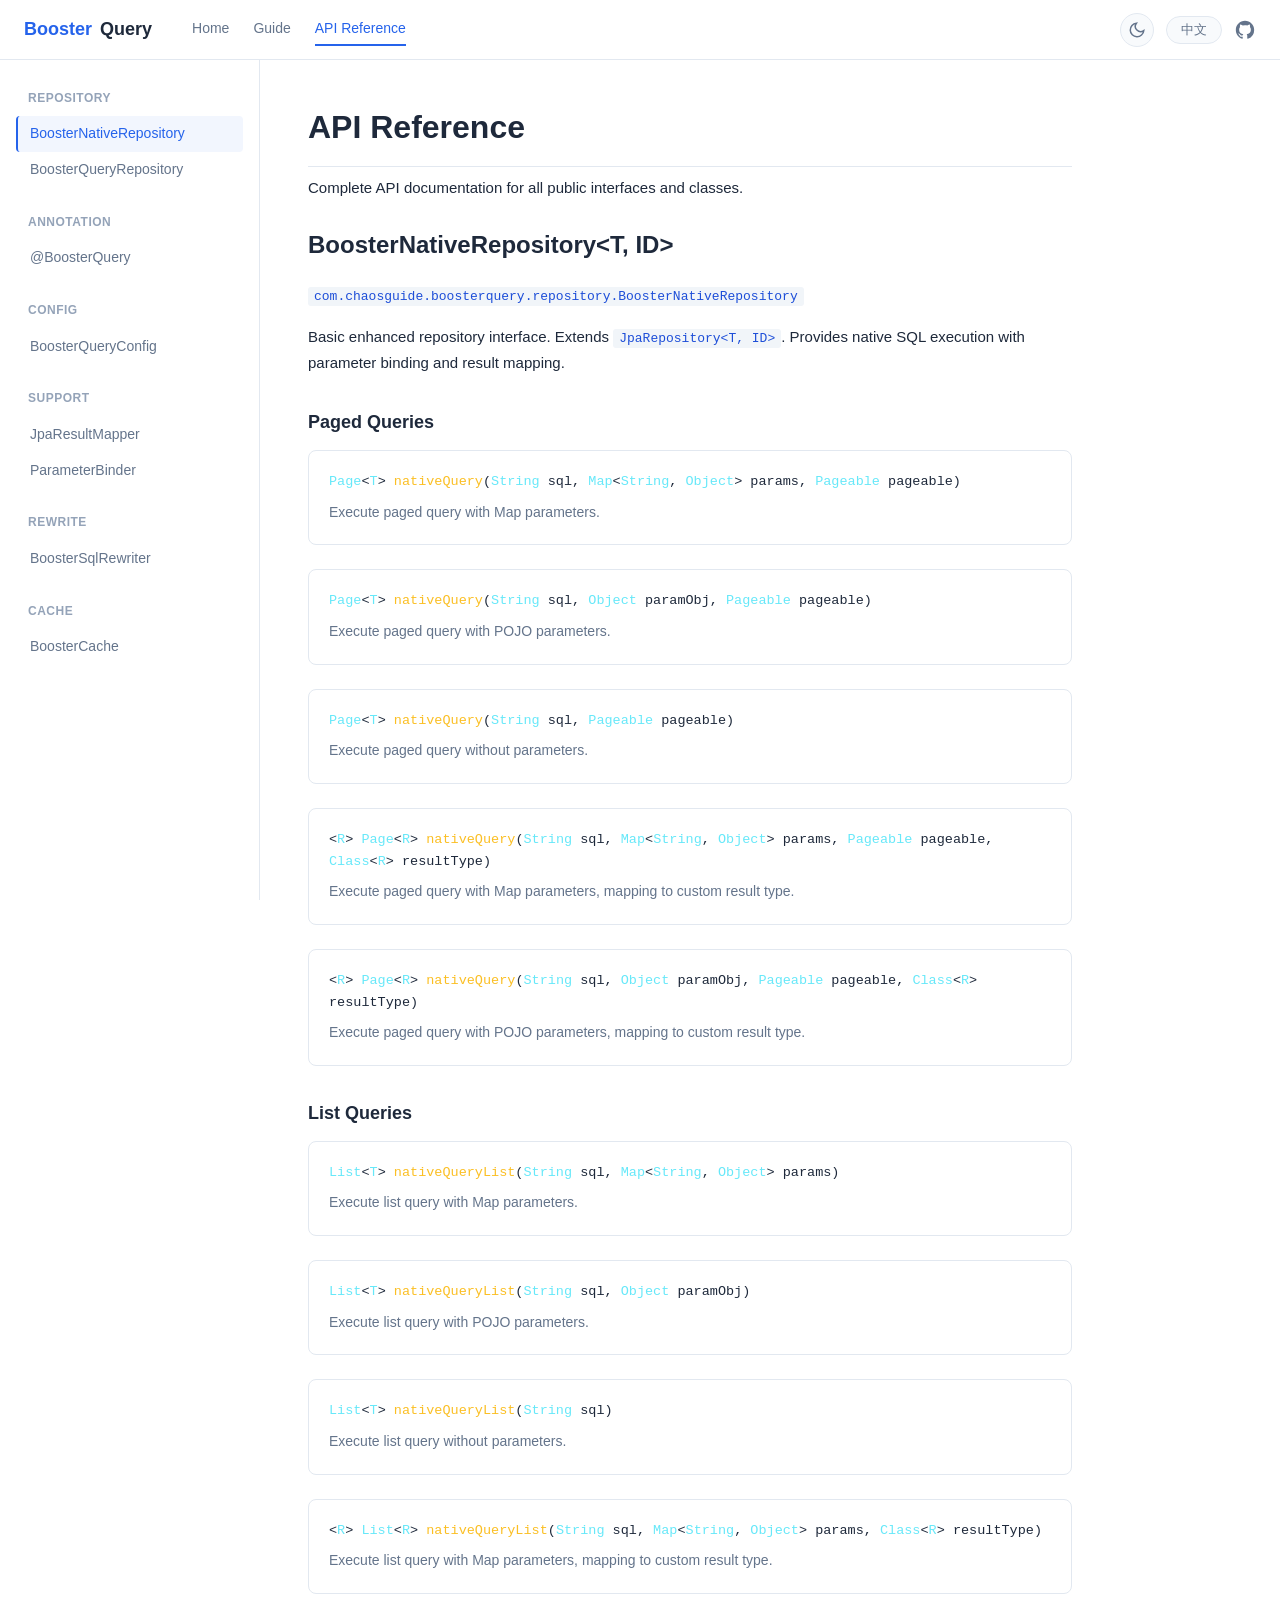
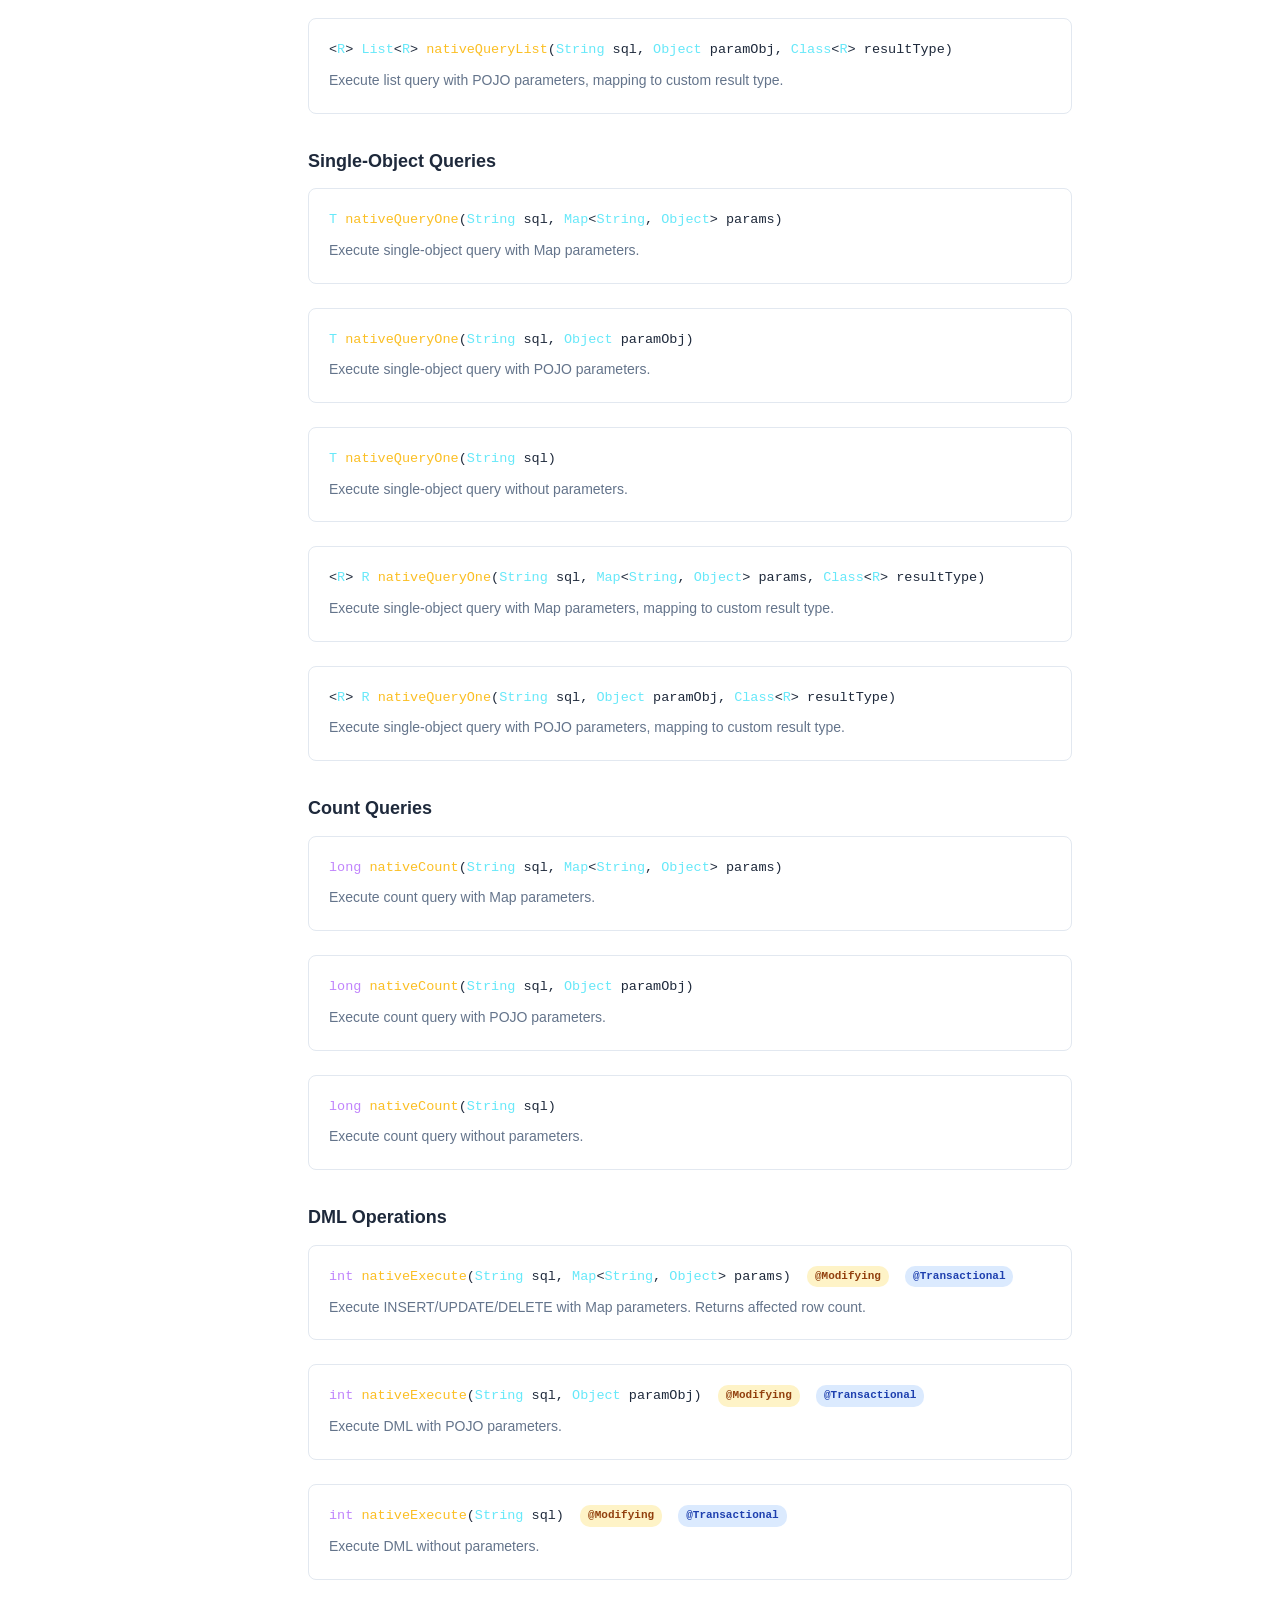
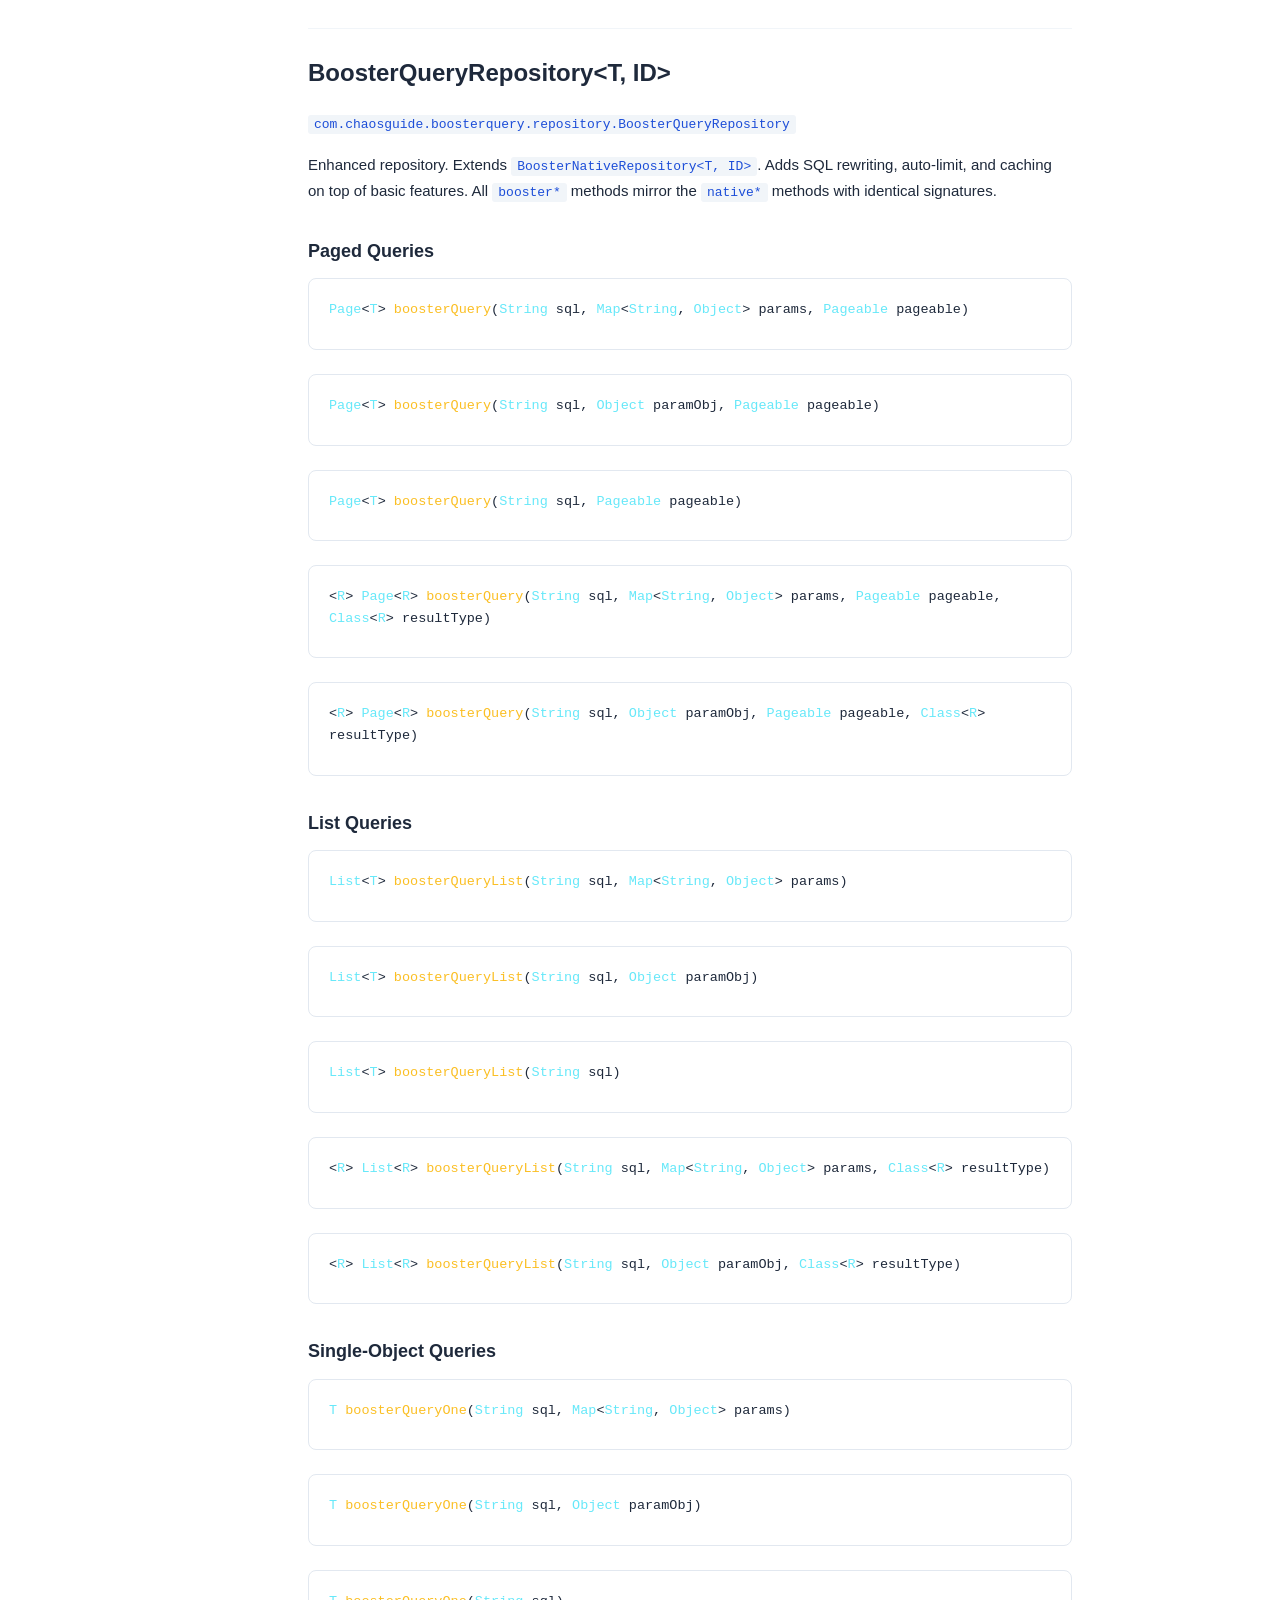
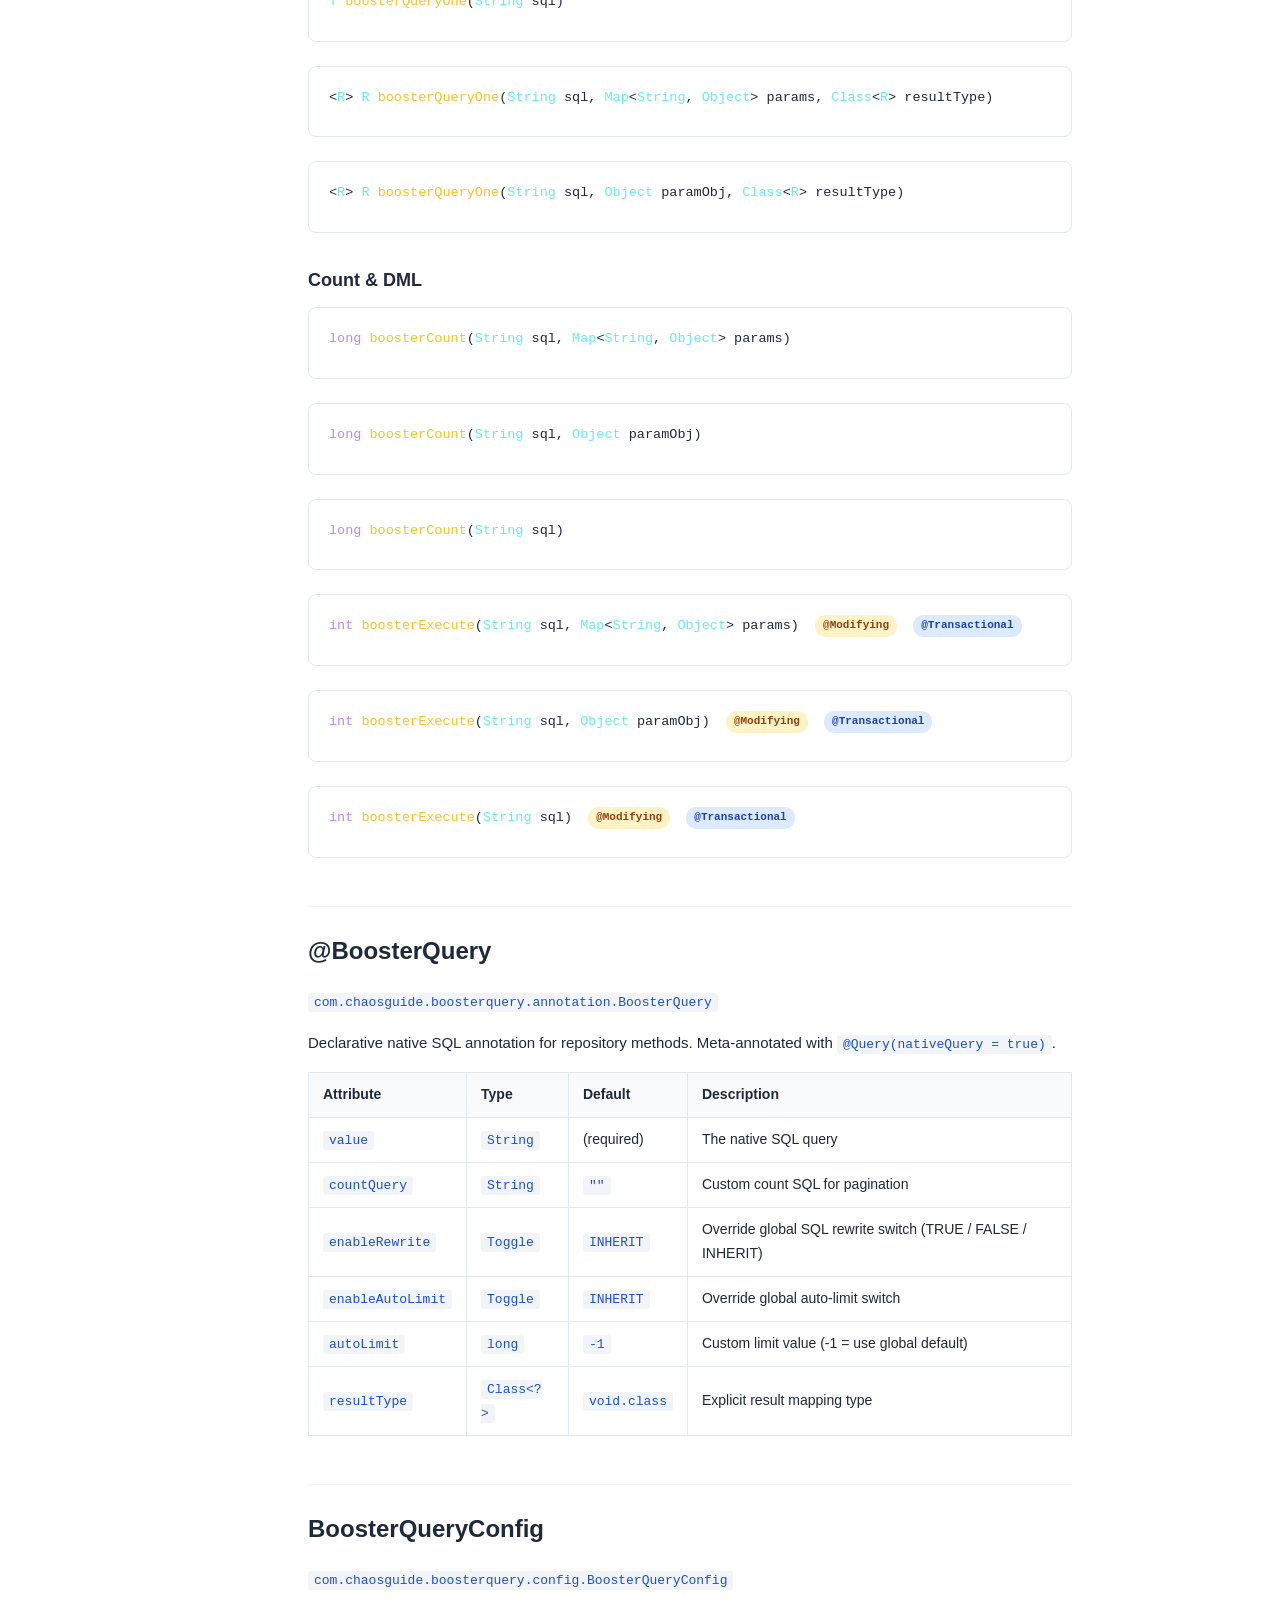
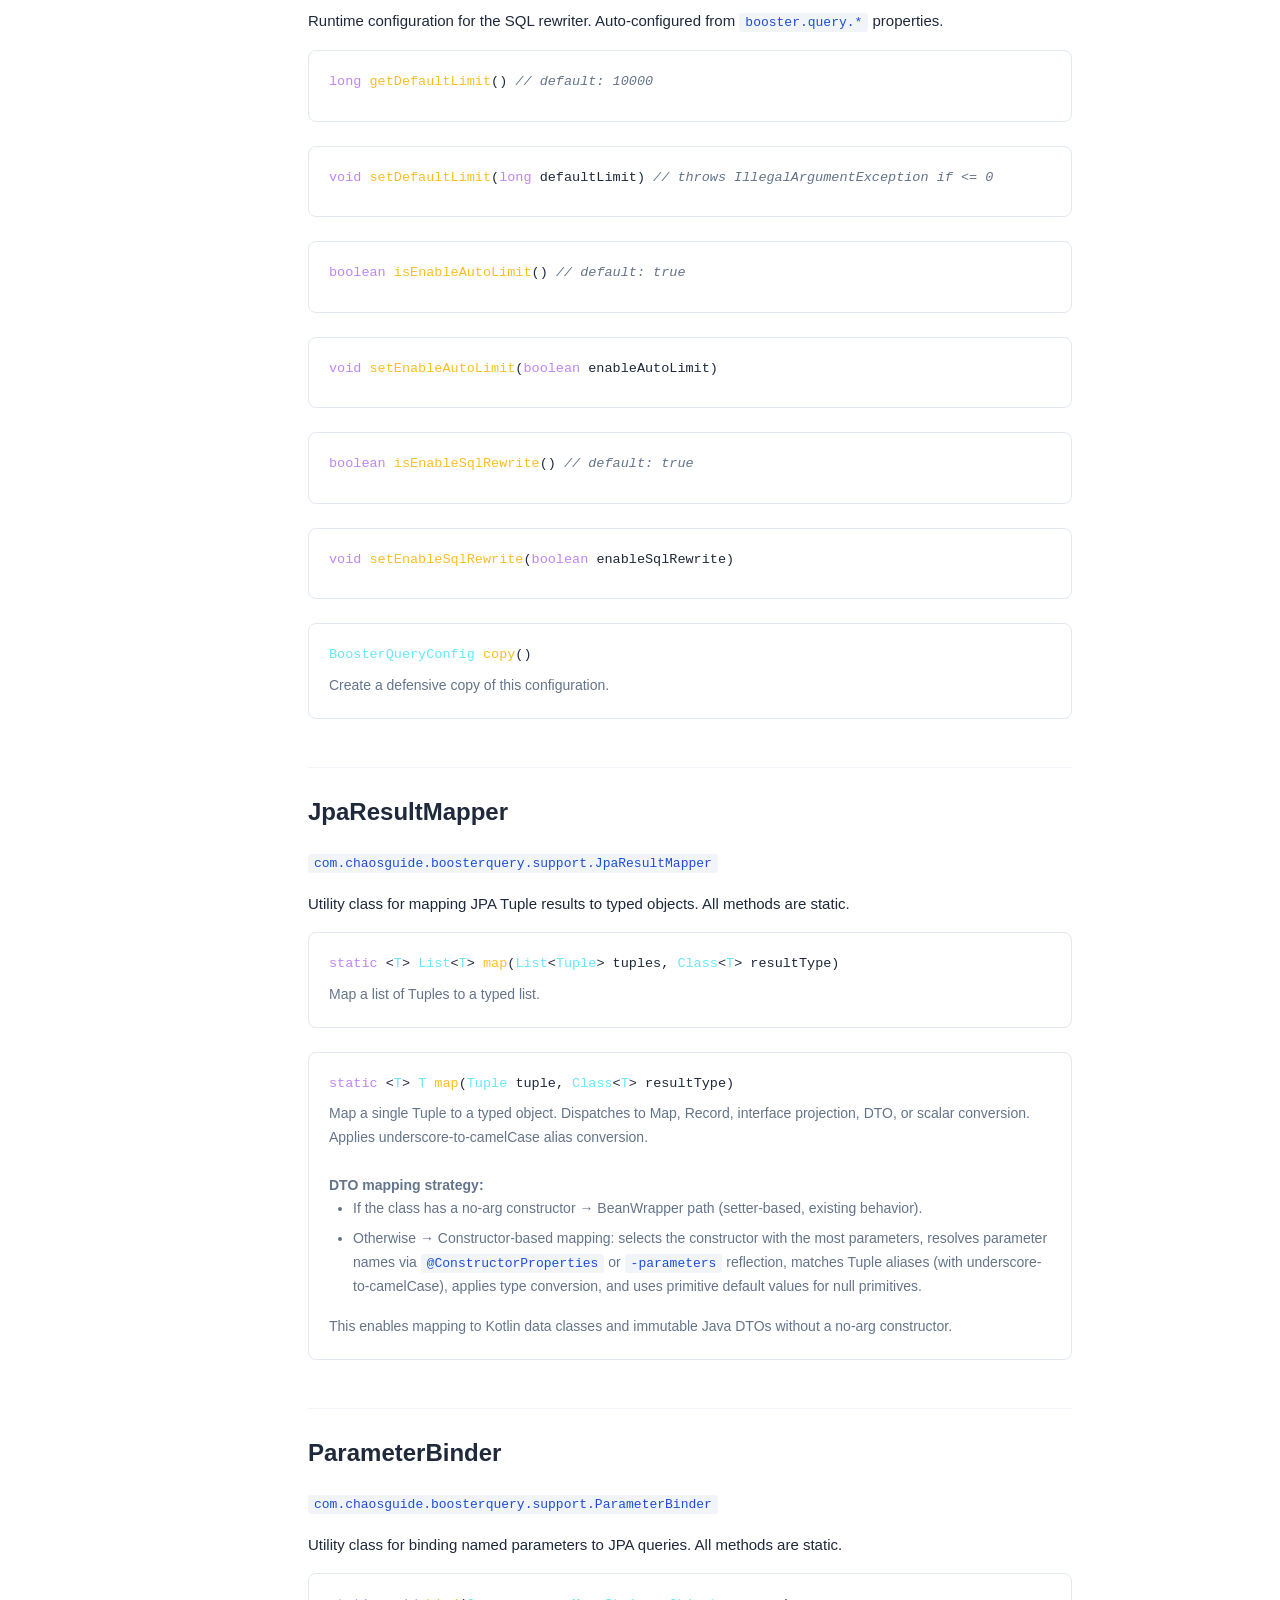
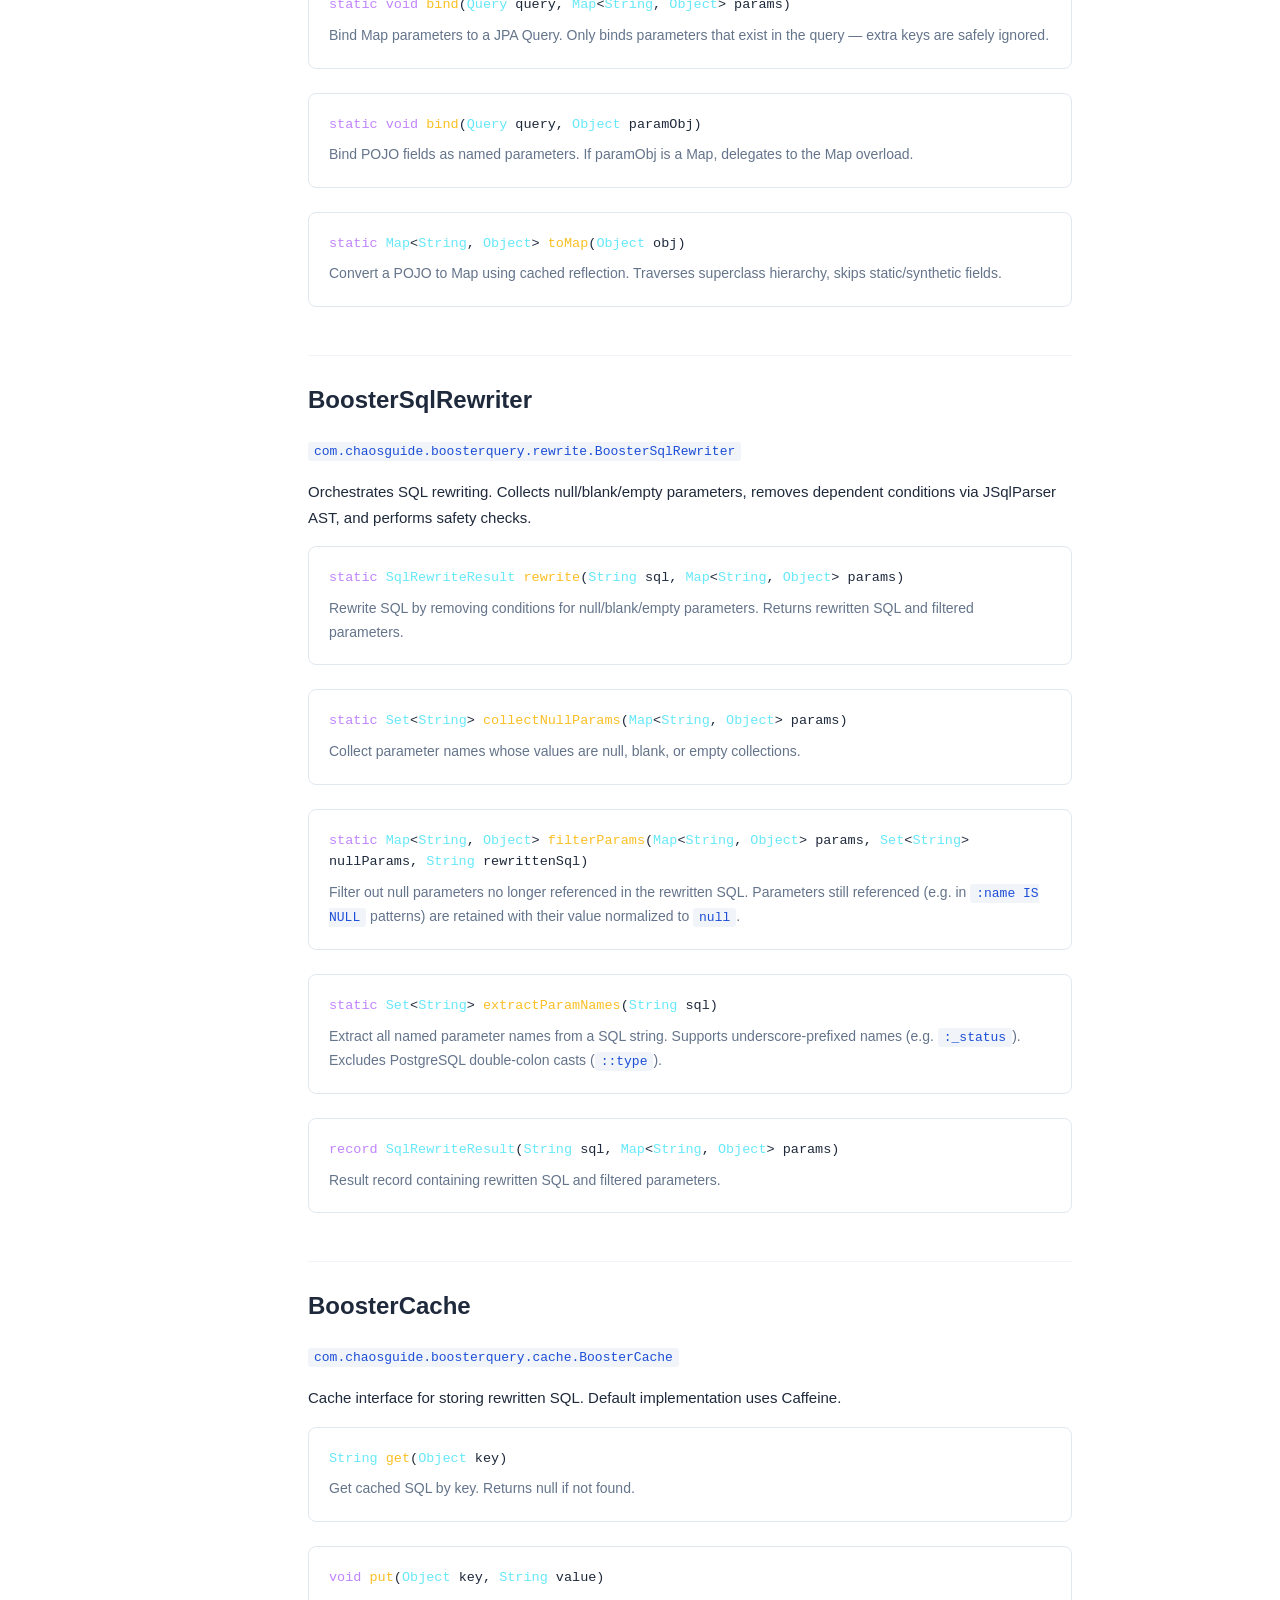
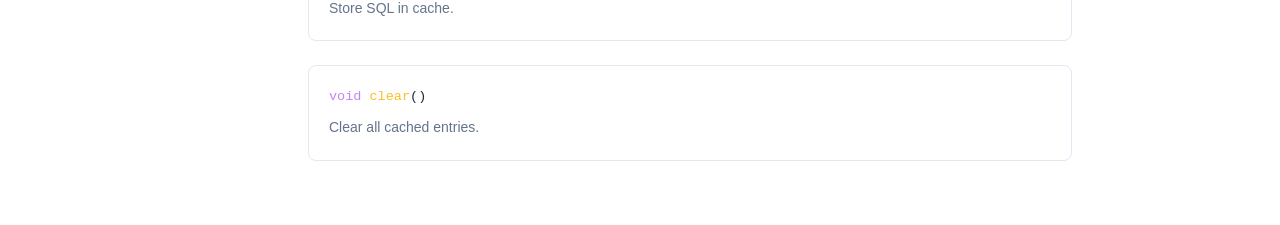
==== commit 6d616fba: "Initial release: BoosterQuery 1.0.1" ====
--- a/docs/api.html
+++ b/docs/api.html
@@ -25,7 +25,7 @@
       <svg class="icon-sun" viewBox="0 0 24 24" fill="none" stroke="currentColor" stroke-width="2"><circle cx="12" cy="12" r="5"/><line x1="12" y1="1" x2="12" y2="3"/><line x1="12" y1="21" x2="12" y2="23"/><line x1="4.22" y1="4.22" x2="5.64" y2="5.64"/><line x1="18.36" y1="18.36" x2="19.78" y2="19.78"/><line x1="1" y1="12" x2="3" y2="12"/><line x1="21" y1="12" x2="23" y2="12"/><line x1="4.22" y1="19.78" x2="5.64" y2="18.36"/><line x1="18.36" y1="5.64" x2="19.78" y2="4.22"/></svg>
     </button>
     <button class="lang-toggle">中文</button>
-    <a class="github-link" href="https://github.com/axis-iam/BoosterQuery" target="_blank" rel="noopener" aria-label="GitHub">
+    <a class="github-link" href="https://github.com/axis-iam/booster-query" target="_blank" rel="noopener" aria-label="GitHub">
       <svg viewBox="0 0 24 24" fill="currentColor"><path d="M12 2C6.477 2 2 6.484 2 12.017c0 4.425 2.865 8.18 6.839 9.504.5.092.682-.217.682-.483 0-.237-.008-.868-.013-1.703-2.782.605-3.369-1.343-3.369-1.343-.454-1.158-1.11-1.466-1.11-1.466-.908-.62.069-.608.069-.608 1.003.07 1.531 1.032 1.531 1.032.892 1.53 2.341 1.088 2.91.832.092-.647.35-1.088.636-1.338-2.22-.253-4.555-1.113-4.555-4.951 0-1.093.39-1.988 1.029-2.688-.103-.253-.446-1.272.098-2.65 0 0 .84-.27 2.75 1.026A9.564 9.564 0 0112 6.844c.85.004 1.705.115 2.504.337 1.909-1.296 2.747-1.027 2.747-1.027.546 1.379.202 2.398.1 2.651.64.7 1.028 1.595 1.028 2.688 0 3.848-2.339 4.695-4.566 4.943.359.309.678.92.678 1.855 0 1.338-.012 2.419-.012 2.747 0 .268.18.58.688.482A10.019 10.019 0 0022 12.017C22 6.484 17.522 2 12 2z"/></svg>
     </a>
   </div>
@@ -71,6 +71,7 @@
 </p>
 <!-- BoosterNativeRepository -->
 <h2 id="booster-native-repository">BoosterNativeRepository&lt;T, ID&gt;</h2>
+<p><code>com.chaosguide.boosterquery.repository.BoosterNativeRepository</code></p>
 <p>
   <span class="en">Basic enhanced repository interface. Extends <code>JpaRepository&lt;T, ID&gt;</code>. Provides native SQL execution with parameter binding and result mapping.</span>
   <span class="zh">基础增强仓库接口，继承 <code>JpaRepository&lt;T, ID&gt;</code>，提供原生 SQL 执行、参数绑定和结果映射。</span>
@@ -170,6 +171,7 @@
 </div>
 <!-- BoosterQueryRepository -->
 <h2 id="booster-query-repository">BoosterQueryRepository&lt;T, ID&gt;</h2>
+<p><code>com.chaosguide.boosterquery.repository.BoosterQueryRepository</code></p>
 <p>
   <span class="en">Enhanced repository. Extends <code>BoosterNativeRepository&lt;T, ID&gt;</code>. Adds SQL rewriting, auto-limit, and caching on top of basic features. All <code>booster*</code> methods mirror the <code>native*</code> methods with identical signatures.</span>
   <span class="zh">增强仓库，继承 <code>BoosterNativeRepository&lt;T, ID&gt;</code>。在基础特性之上增加 SQL 改写、自动限制和缓存。所有 <code>booster*</code> 方法与 <code>native*</code> 方法签名一致。</span>
@@ -247,6 +249,7 @@
 </div>
 <!-- @BoosterQuery Annotation -->
 <h2 id="booster-query-ann">@BoosterQuery</h2>
+<p><code>com.chaosguide.boosterquery.annotation.BoosterQuery</code></p>
 <p>
   <span class="en">Declarative native SQL annotation for repository methods. Meta-annotated with <code>@Query(nativeQuery = true)</code>.</span>
   <span class="zh">Repository 方法上的声明式原生 SQL 注解，元注解包含 <code>@Query(nativeQuery = true)</code>。</span>
@@ -302,6 +305,7 @@
 
 <!-- BoosterQueryConfig -->
 <h2 id="booster-query-config">BoosterQueryConfig</h2>
+<p><code>com.chaosguide.boosterquery.config.BoosterQueryConfig</code></p>
 <p>
   <span class="en">Runtime configuration for the SQL rewriter. Auto-configured from <code>booster.query.*</code> properties.</span>
   <span class="zh">SQL 改写器的运行时配置，从 <code>booster.query.*</code> 属性自动配置。</span>
@@ -330,6 +334,7 @@
 </div>
 <!-- JpaResultMapper -->
 <h2 id="jpa-result-mapper">JpaResultMapper</h2>
+<p><code>com.chaosguide.boosterquery.support.JpaResultMapper</code></p>
 <p>
   <span class="en">Utility class for mapping JPA Tuple results to typed objects. All methods are static.</span>
   <span class="zh">将 JPA Tuple 结果映射为类型化对象的工具类，所有方法均为静态方法。</span>
@@ -362,6 +367,7 @@
 
 <!-- ParameterBinder -->
 <h2 id="parameter-binder">ParameterBinder</h2>
+<p><code>com.chaosguide.boosterquery.support.ParameterBinder</code></p>
 <p>
   <span class="en">Utility class for binding named parameters to JPA queries. All methods are static.</span>
   <span class="zh">将命名参数绑定到 JPA 查询的工具类，所有方法均为静态方法。</span>
@@ -381,6 +387,7 @@
 
 <!-- BoosterSqlRewriter -->
 <h2 id="booster-sql-rewriter">BoosterSqlRewriter</h2>
+<p><code>com.chaosguide.boosterquery.rewrite.BoosterSqlRewriter</code></p>
 <p>
   <span class="en">Orchestrates SQL rewriting. Collects null/blank/empty parameters, removes dependent conditions via JSqlParser AST, and performs safety checks.</span>
   <span class="zh">编排 SQL 改写流程。收集 null/空白/空集合参数，通过 JSqlParser AST 移除依赖条件，并执行安全检查。</span>
@@ -414,6 +421,7 @@
 
 <!-- BoosterCache -->
 <h2 id="booster-cache">BoosterCache</h2>
+<p><code>com.chaosguide.boosterquery.cache.BoosterCache</code></p>
 <p>
   <span class="en">Cache interface for storing rewritten SQL. Default implementation uses Caffeine.</span>
   <span class="zh">存储改写后 SQL 的缓存接口，默认实现使用 Caffeine。</span>
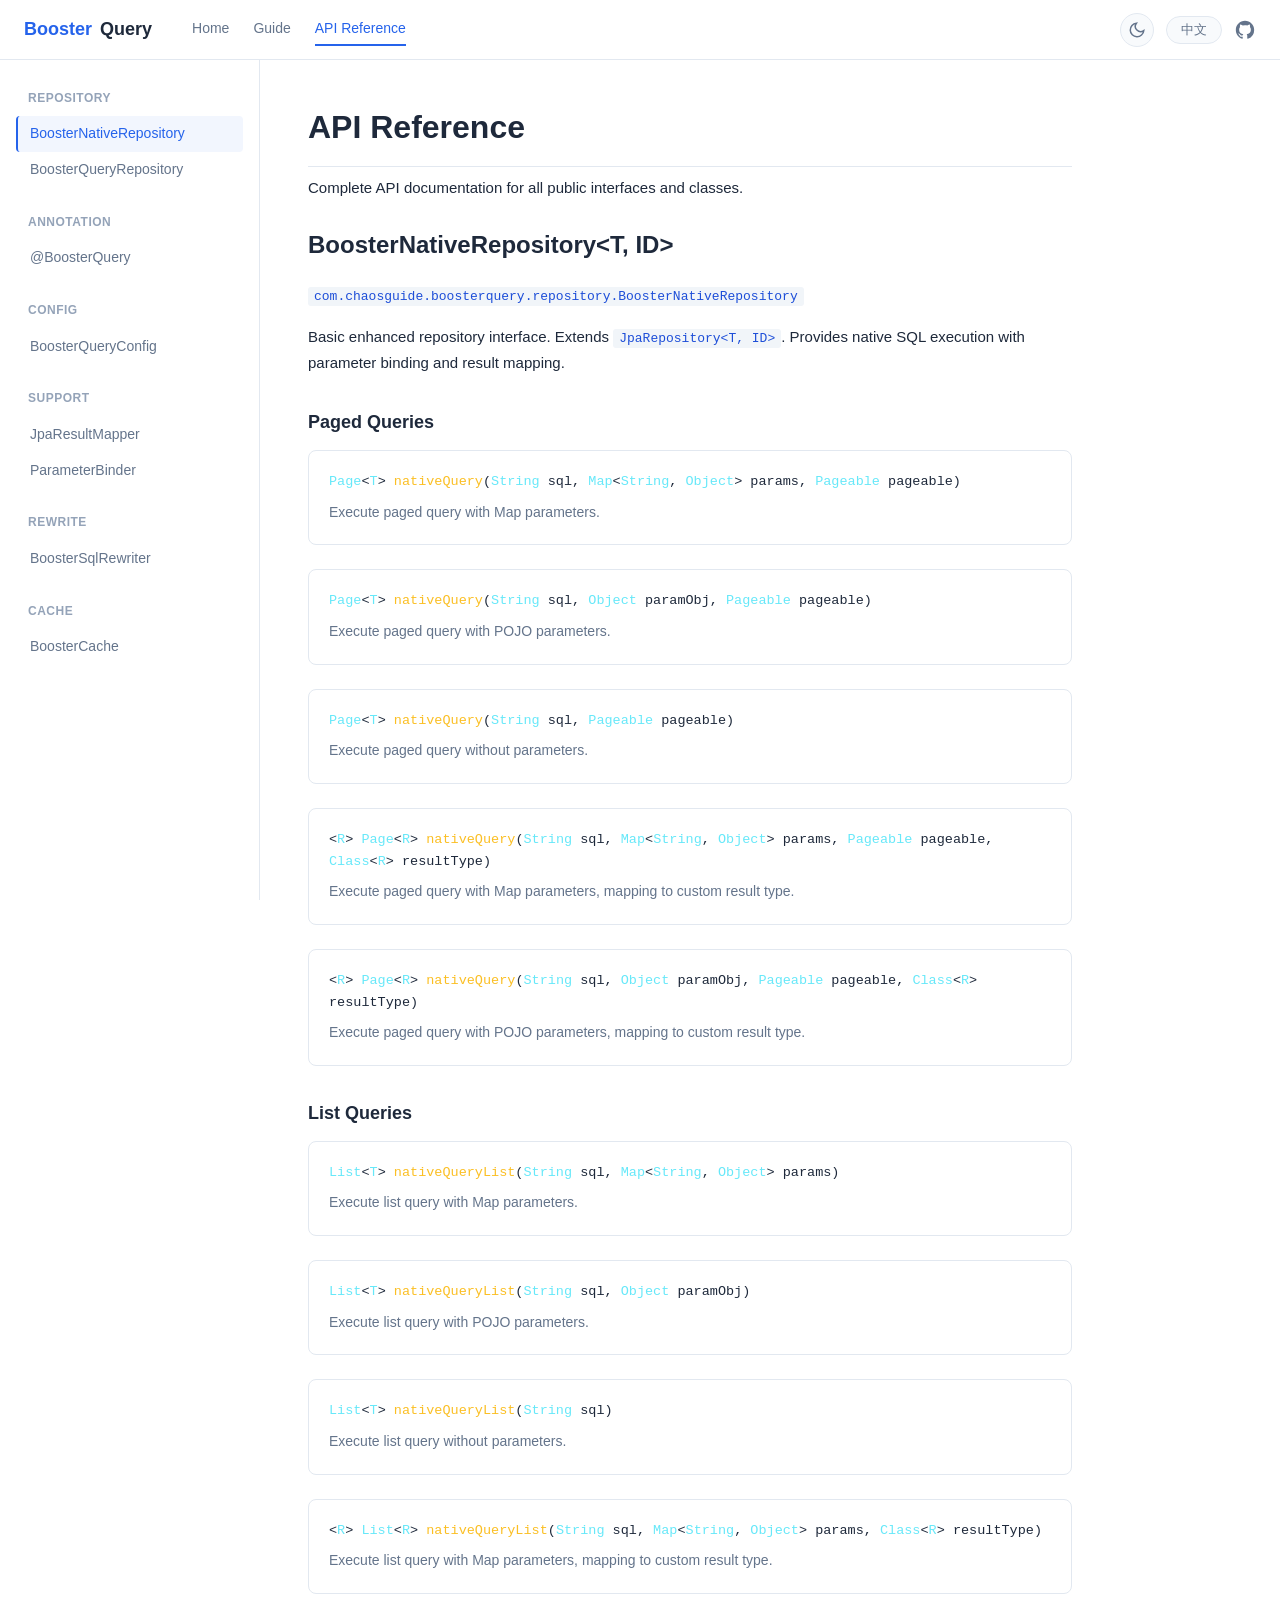
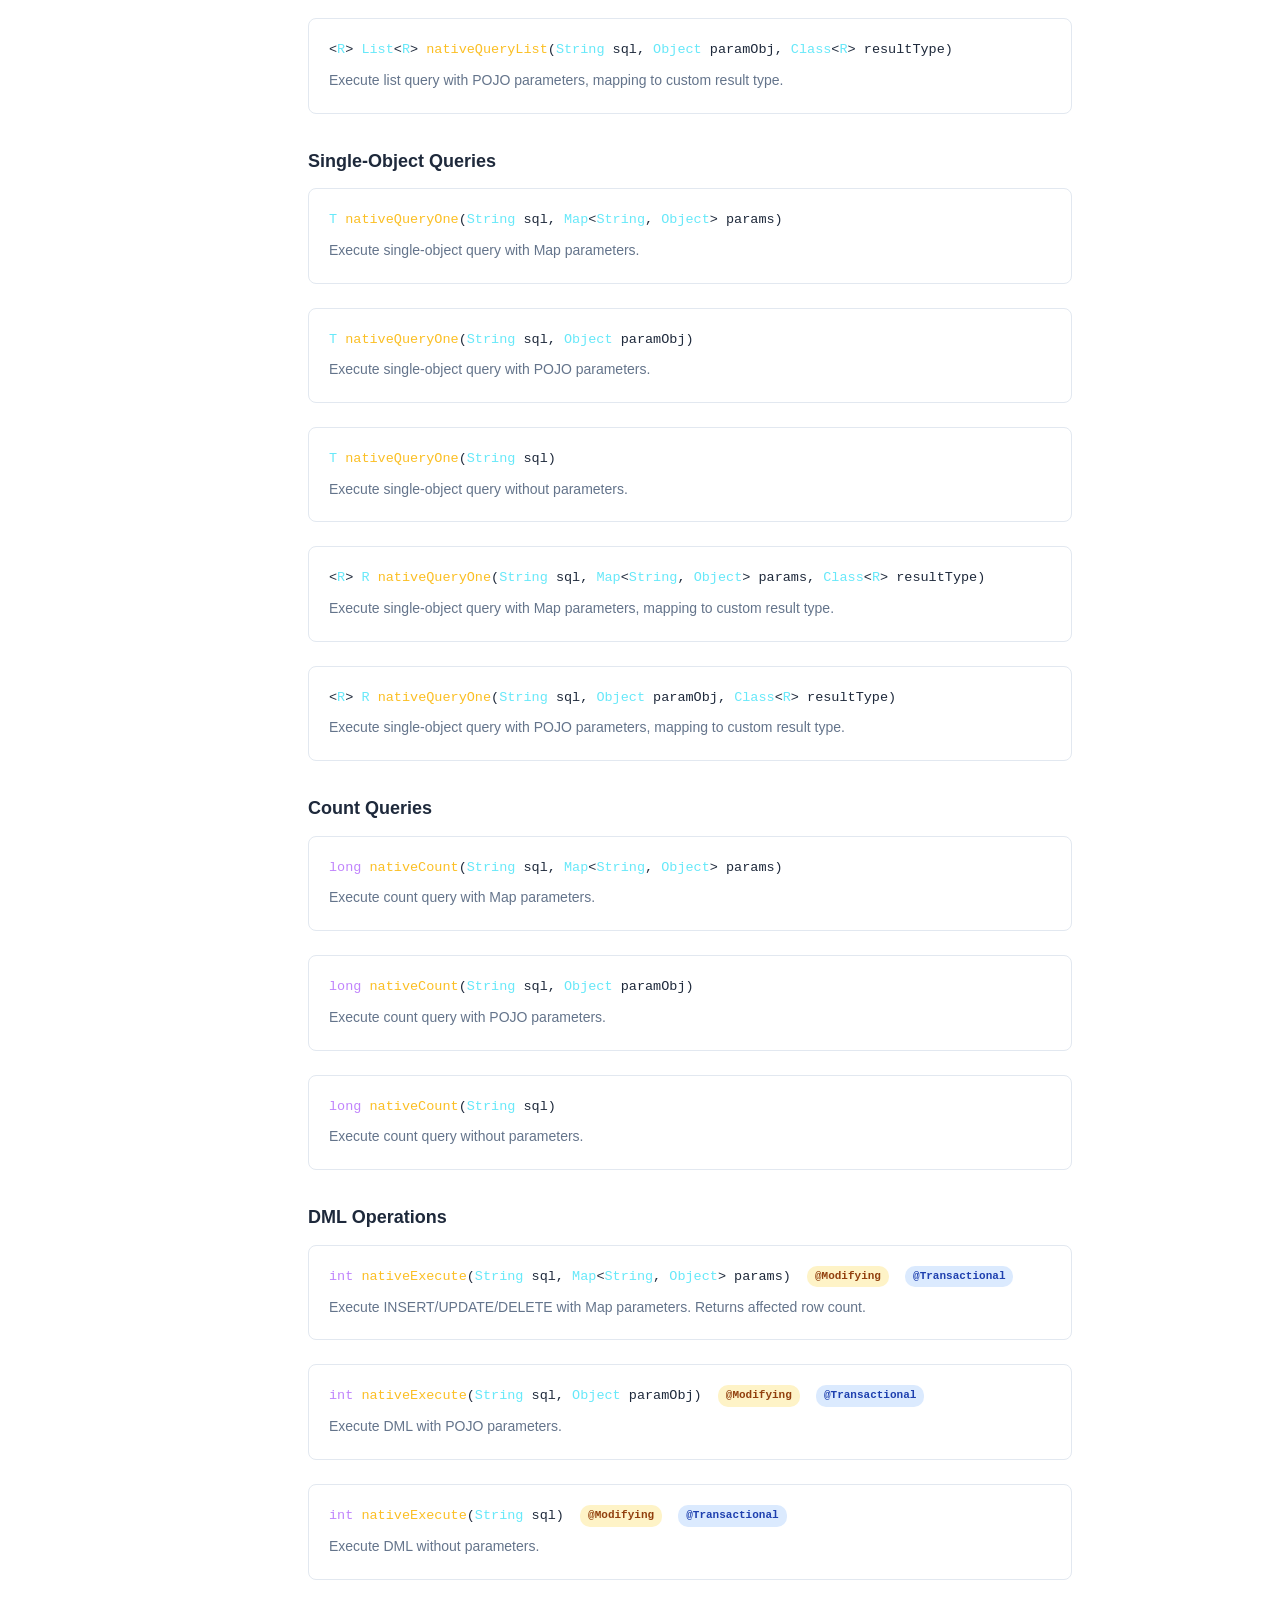
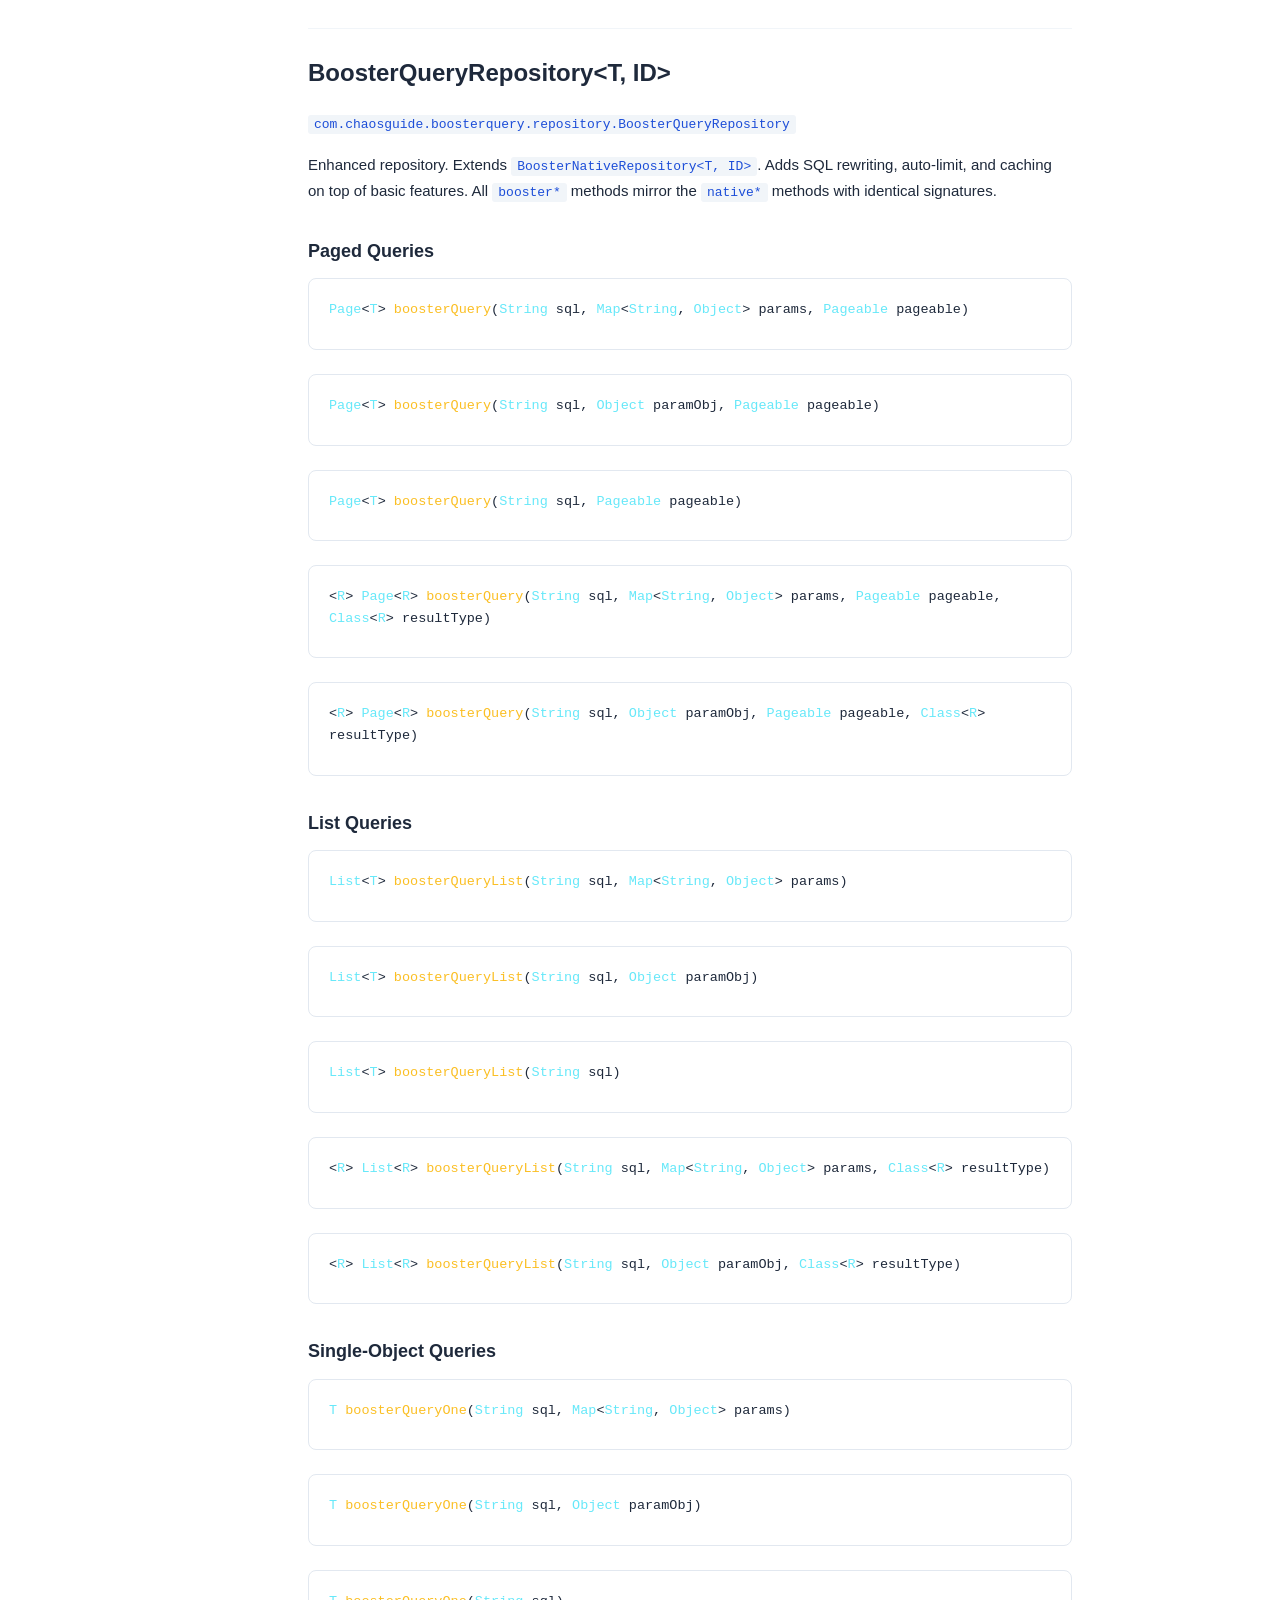
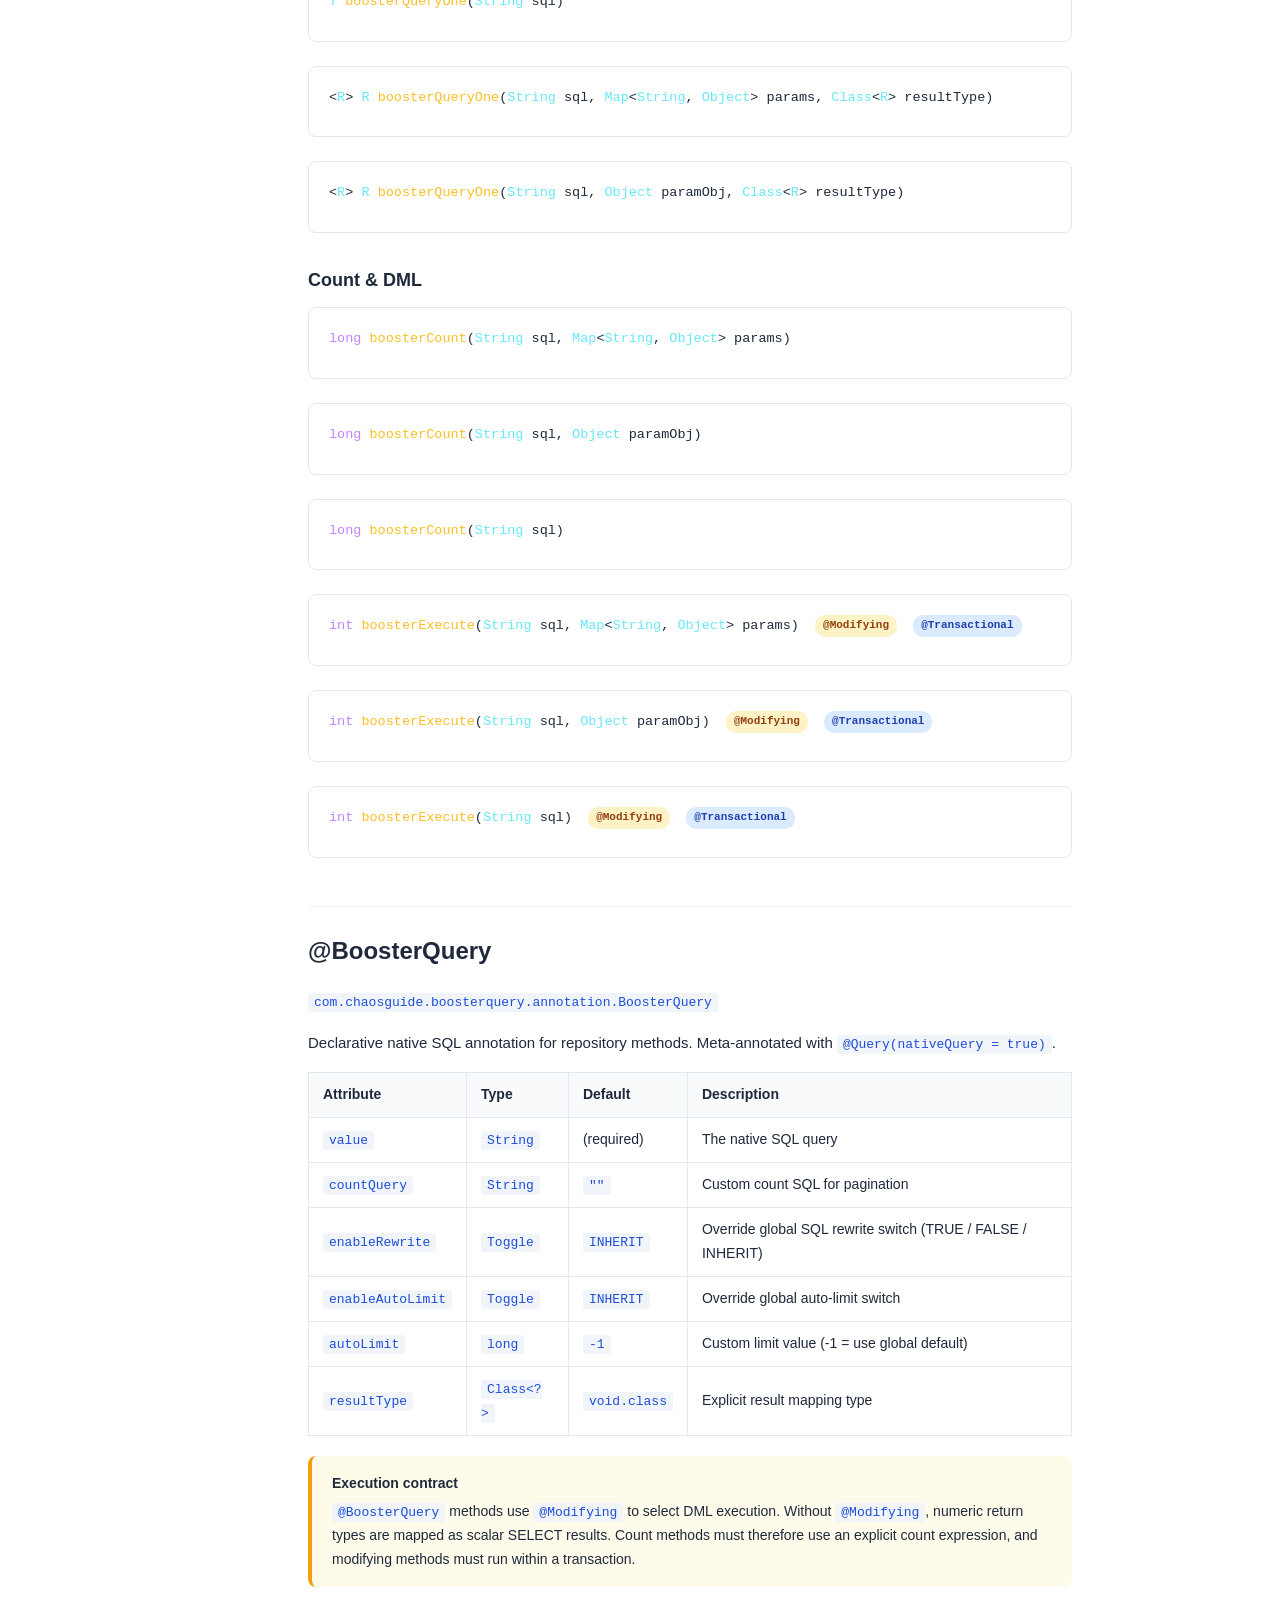
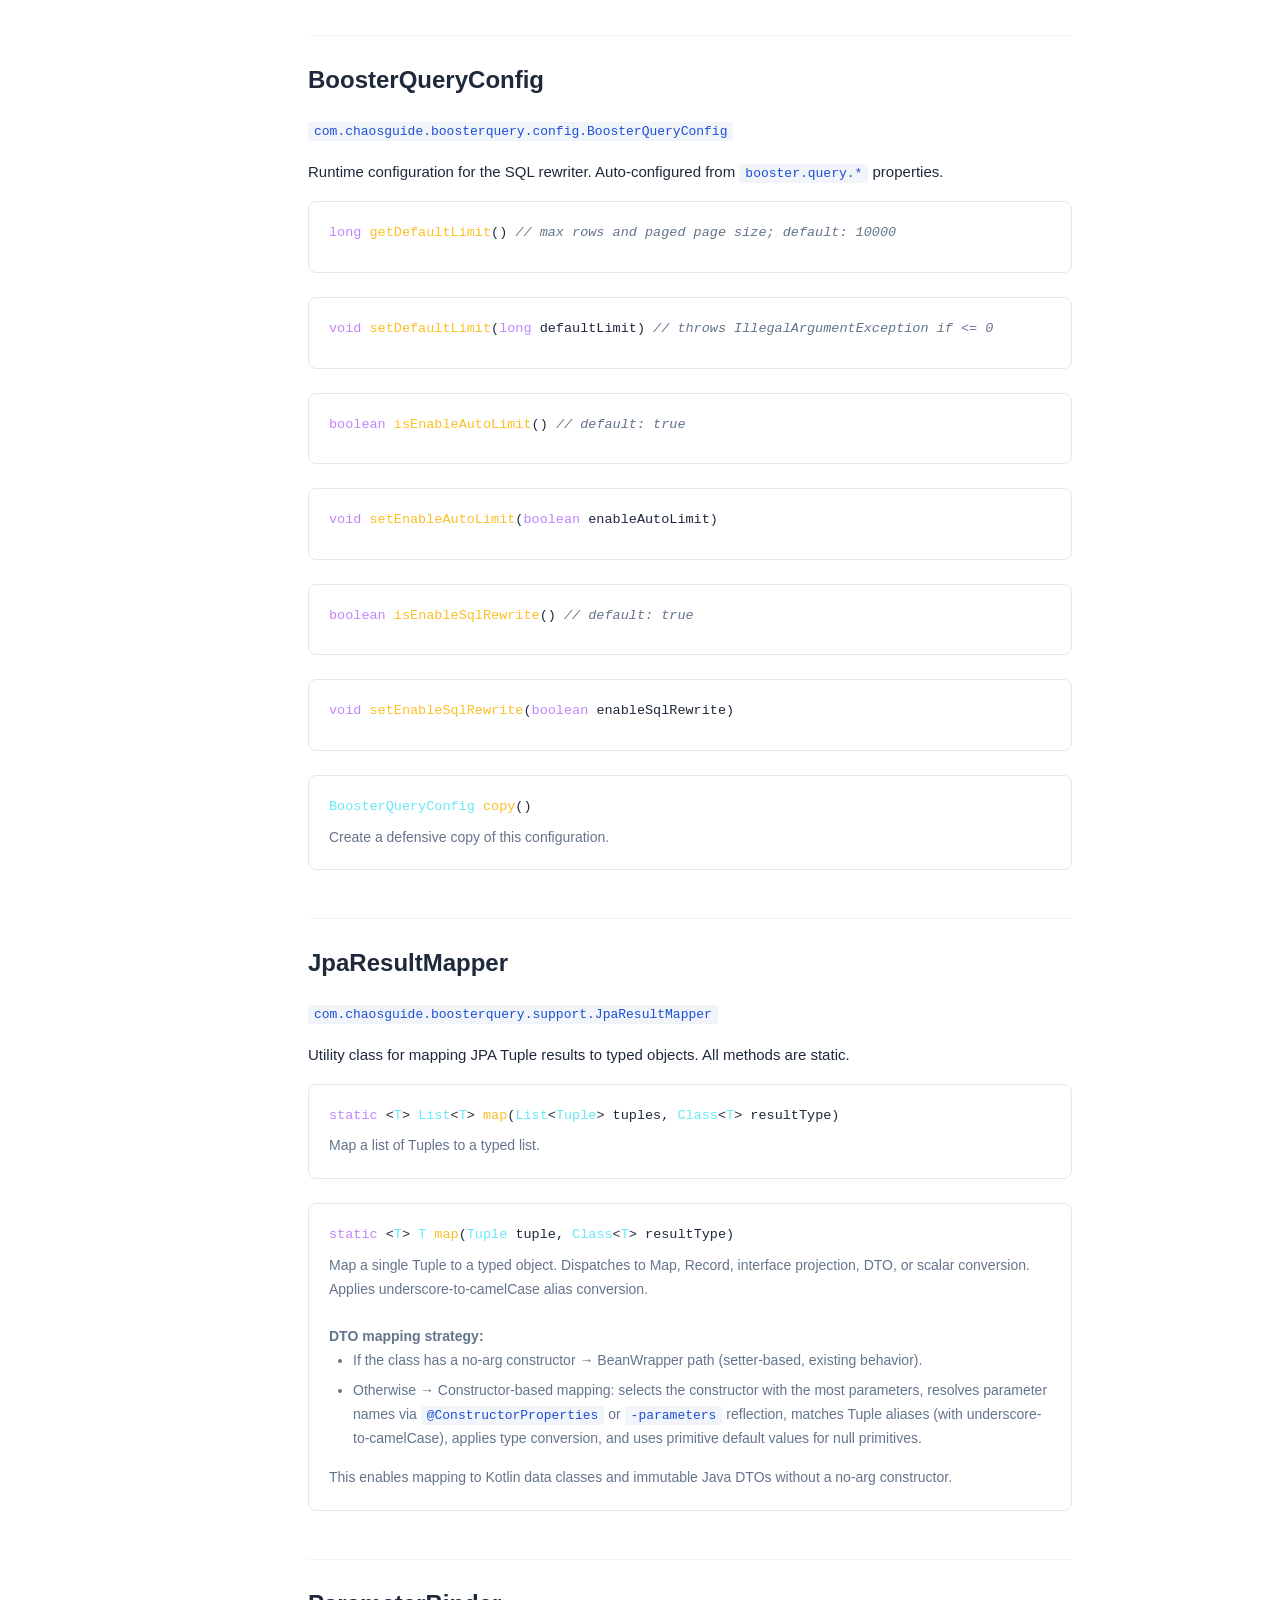
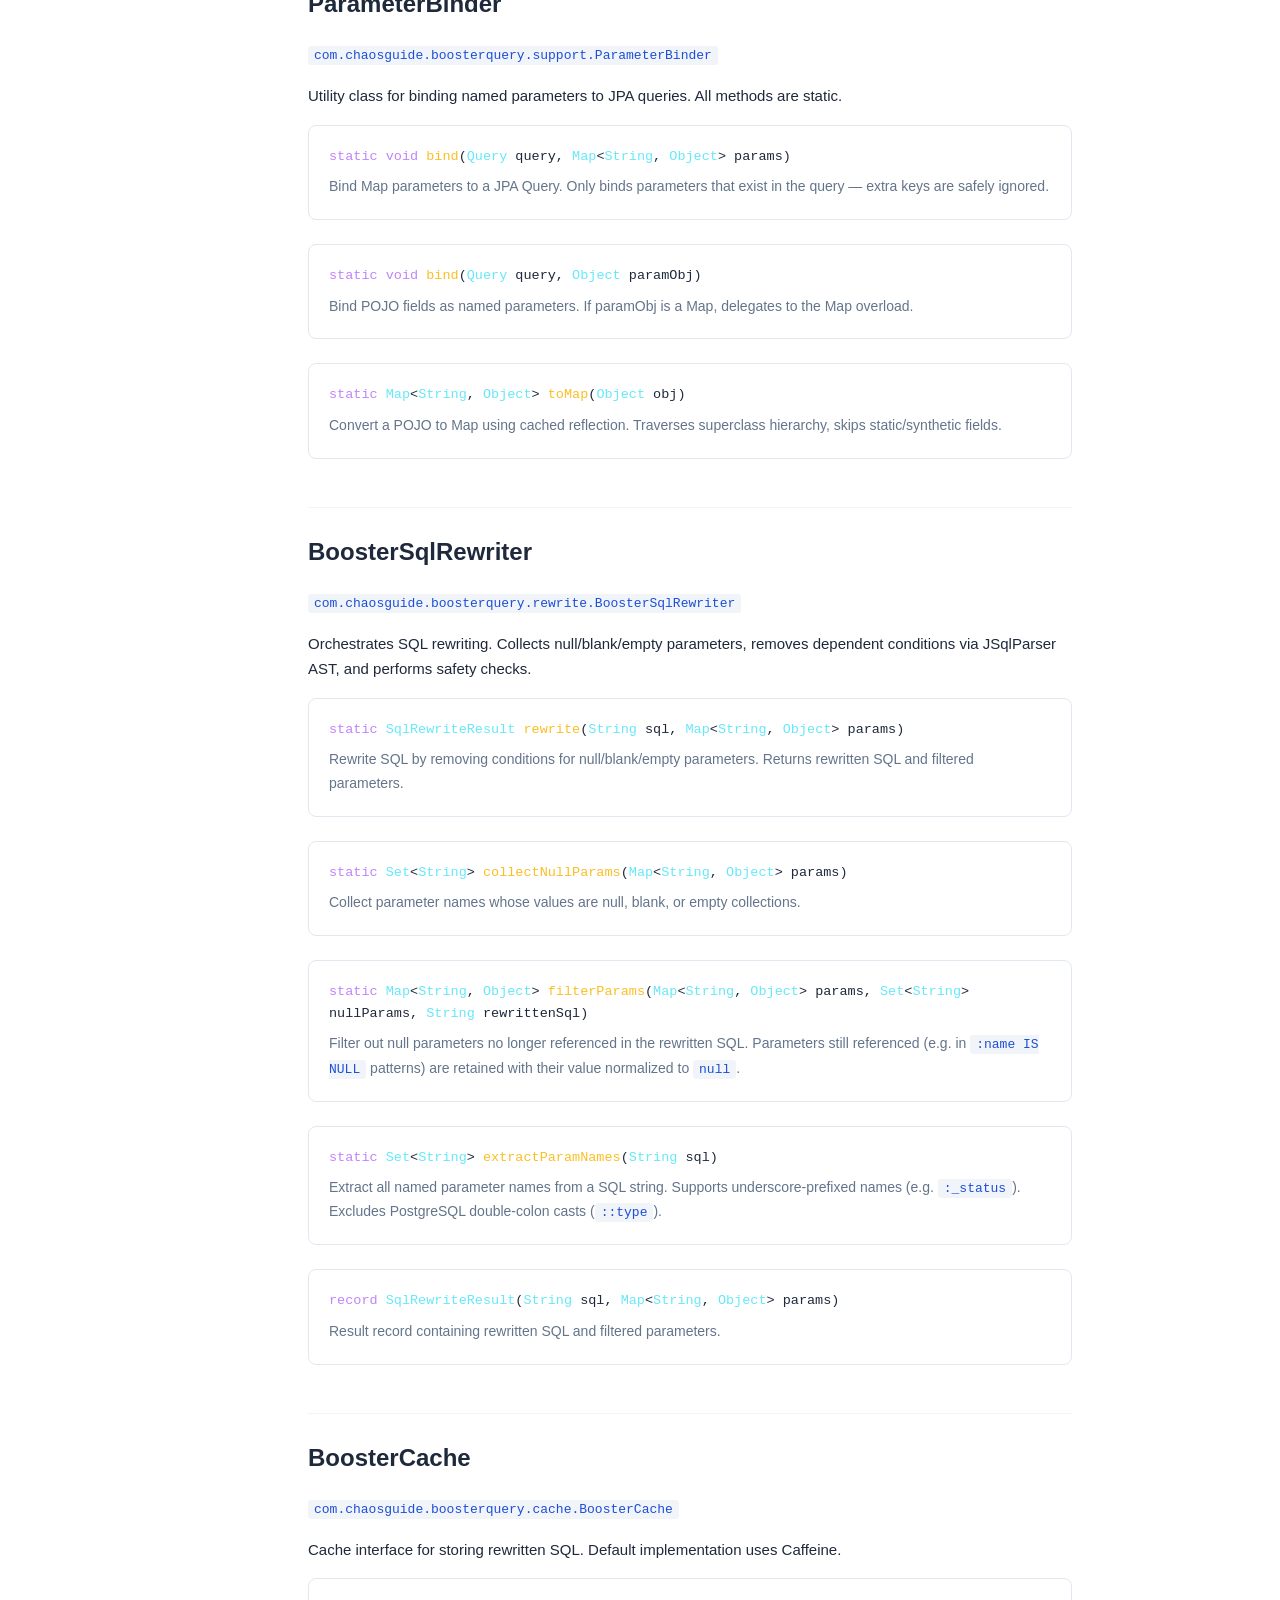
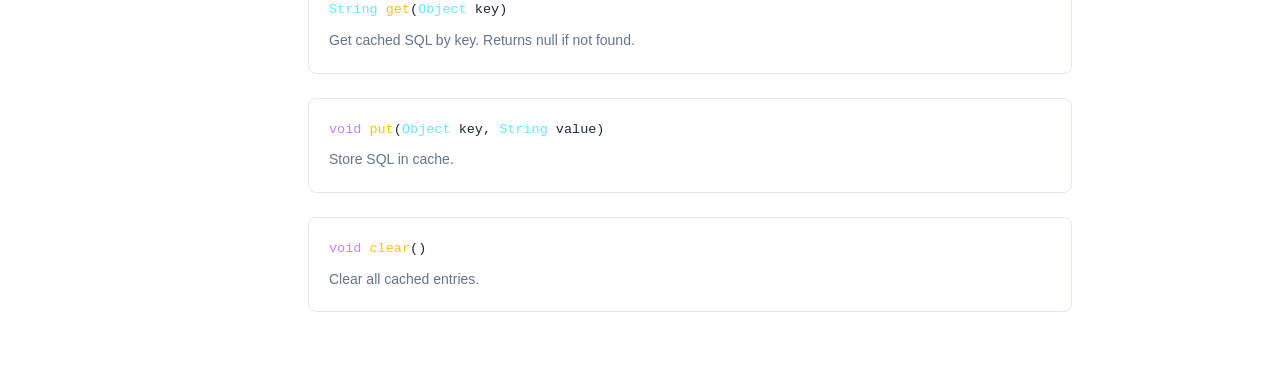
==== commit 818bce04: "fix: harden repository query execution" ====
--- a/docs/api.html
+++ b/docs/api.html
@@ -303,6 +303,12 @@
   </tbody>
 </table>
 
+<div class="warning">
+  <strong><span class="en">Execution contract</span><span class="zh">执行约定</span></strong>
+  <span class="en"><code>@BoosterQuery</code> methods use <code>@Modifying</code> to select DML execution. Without <code>@Modifying</code>, numeric return types are mapped as scalar SELECT results. Count methods must therefore use an explicit count expression, and modifying methods must run within a transaction.</span>
+  <span class="zh"><code>@BoosterQuery</code> 方法通过 <code>@Modifying</code> 选择 DML 执行。未标注 <code>@Modifying</code> 时，数值返回类型按标量 SELECT 结果映射。因此计数方法必须显式使用计数表达式，修改方法必须在事务中运行。</span>
+</div>
+
 <!-- BoosterQueryConfig -->
 <h2 id="booster-query-config">BoosterQueryConfig</h2>
 <p><code>com.chaosguide.boosterquery.config.BoosterQueryConfig</code></p>
@@ -311,7 +317,7 @@
   <span class="zh">SQL 改写器的运行时配置，从 <code>booster.query.*</code> 属性自动配置。</span>
 </p>
 <div class="api-method">
-  <div class="method-sig"><span class="kw">long</span> <span class="fn">getDefaultLimit</span>() <span class="cm">// default: 10000</span></div>
+  <div class="method-sig"><span class="kw">long</span> <span class="fn">getDefaultLimit</span>() <span class="cm">// max rows and paged page size; default: 10000</span></div>
 </div>
 <div class="api-method">
   <div class="method-sig"><span class="kw">void</span> <span class="fn">setDefaultLimit</span>(<span class="kw">long</span> defaultLimit) <span class="cm">// throws IllegalArgumentException if &lt;= 0</span></div>
